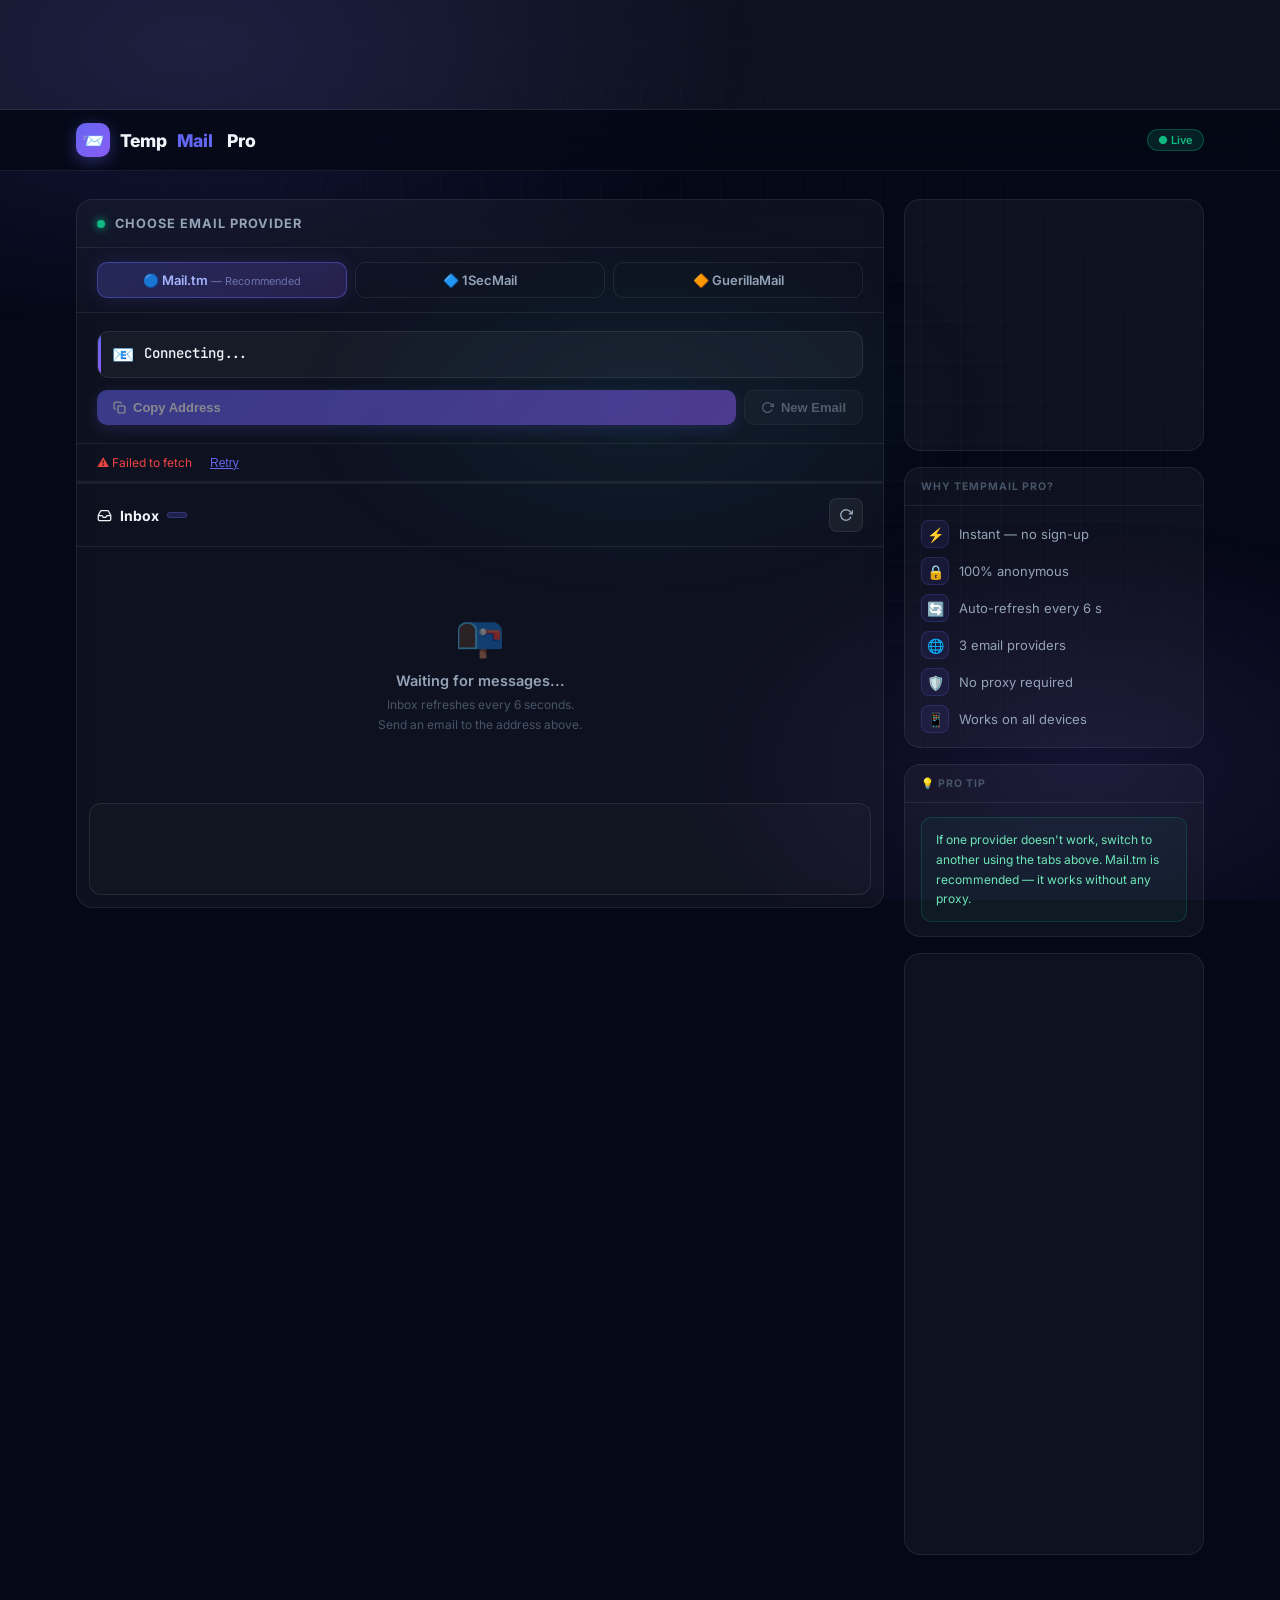
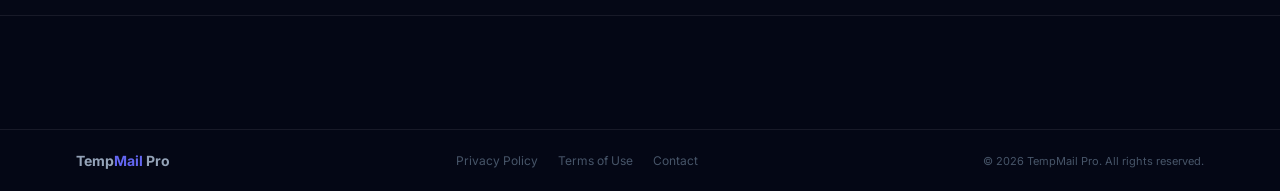
==== cloud_site/index.html @ 3f4ab50b "Add cloud_site static site for GitHub Pages" ====
<!DOCTYPE html>
<html lang="en" dir="ltr">
<head>
  <meta charset="UTF-8" />
  <meta name="viewport" content="width=device-width, initial-scale=1.0" />
  <title>TempMail Pro — Free Disposable Email Address | Inbox</title>
  <meta name="description" content="Get a free, instant disposable temporary email address. No signup required. Protect your privacy with TempMail Pro — auto-refreshing inbox every 6 seconds." />
  <meta name="keywords"    content="temp mail, temporary email, disposable email, fake email, anonymous email, spam free, privacy email, guerrilla mail" />
  <meta name="robots"      content="index, follow" />
  <link rel="canonical"    href="https://yourdomain.com/" />
  <meta property="og:title"       content="TempMail Pro — Free Disposable Temporary Email" />
  <meta property="og:description" content="Instant disposable email. No sign-up, no spam. Fresh inbox in seconds." />
  <meta property="og:type"        content="website" />
  <meta name="twitter:card"       content="summary_large_image" />
  <script type="application/ld+json">
  {"@context":"https://schema.org","@type":"WebApplication","name":"TempMail Pro",
   "description":"Free disposable temporary email service","url":"https://yourdomain.com/",
   "applicationCategory":"UtilityApplication","offers":{"@type":"Offer","price":"0","priceCurrency":"USD"}}
  </script>

  <!-- Google AdSense — replace YOUR_PUBLISHER_ID -->
  <script async src="https://pagead2.googlesyndication.com/pagead/js/adsbygoogle.js?client=ca-pub-YOUR_PUBLISHER_ID" crossorigin="anonymous"></script>

  <link rel="preconnect" href="https://fonts.googleapis.com" />
  <link rel="preconnect" href="https://fonts.gstatic.com" crossorigin />
  <link href="https://fonts.googleapis.com/css2?family=Inter:wght@300;400;500;600;700;800&family=JetBrains+Mono:wght@400;500&display=swap" rel="stylesheet" />

  <style>
    *, *::before, *::after { box-sizing: border-box; margin: 0; padding: 0; }

    :root {
      --bg:      #050816;
      --glass:   rgba(255,255,255,.04);
      --glass-h: rgba(255,255,255,.07);
      --border:  rgba(255,255,255,.08);
      --glow:    rgba(99,102,241,.45);
      --accent:  #6366f1;
      --acc2:    #8b5cf6;
      --cyan:    #06b6d4;
      --green:   #10b981;
      --red:     #ef4444;
      --t1:      #f1f5f9;
      --t2:      #94a3b8;
      --t3:      #475569;
      --r:       16px;
    }

    html { scroll-behavior: smooth; }
    body {
      font-family: 'Inter', sans-serif;
      background: var(--bg);
      color: var(--t1);
      min-height: 100vh;
      overflow-x: hidden;
    }

    body::before {
      content:''; position:fixed; inset:0; z-index:-2;
      background:
        radial-gradient(ellipse 80% 60% at 15% 5%,  rgba(99,102,241,.16) 0%, transparent 55%),
        radial-gradient(ellipse 60% 50% at 85% 85%, rgba(139,92,246,.12) 0%, transparent 55%),
        radial-gradient(ellipse 50% 40% at 50% 45%, rgba(6,182,212,.07)  0%, transparent 55%);
    }
    body::after {
      content:''; position:fixed; inset:0; z-index:-1;
      background-image:
        linear-gradient(rgba(255,255,255,.018) 1px, transparent 1px),
        linear-gradient(90deg, rgba(255,255,255,.018) 1px, transparent 1px);
      background-size: 40px 40px;
      mask-image: radial-gradient(ellipse 80% 80% at 50% 50%, black 30%, transparent 100%);
    }

    .wrap { max-width:1160px; margin:0 auto; padding:0 16px; }

    .ad-top {
      background: var(--glass);
      border-bottom: 1px solid var(--border);
      text-align:center; padding:8px 16px;
      font-size:11px; color:var(--t3);
    }

    header {
      position:sticky; top:0; z-index:100;
      background:rgba(5,8,22,.88);
      backdrop-filter:blur(20px);
      border-bottom:1px solid var(--border);
    }
    .nav {
      display:flex; align-items:center; justify-content:space-between;
      height:60px; max-width:1160px; margin:0 auto; padding:0 16px;
    }
    .logo {
      display:flex; align-items:center; gap:10px;
      font-weight:800; font-size:1.1rem;
      color:var(--t1); text-decoration:none;
    }
    .logo-icon {
      width:34px; height:34px;
      background:linear-gradient(135deg,var(--accent),var(--acc2));
      border-radius:10px;
      display:flex; align-items:center; justify-content:center;
      font-size:18px; box-shadow:0 4px 16px rgba(99,102,241,.4);
    }
    .logo span { color:var(--accent); }
    .live-badge {
      font-size:11px; font-weight:600;
      background:rgba(16,185,129,.15); color:var(--green);
      border:1px solid rgba(16,185,129,.3);
      padding:3px 10px; border-radius:20px;
    }

    .grid {
      display:grid; grid-template-columns:1fr 300px;
      gap:20px; padding:28px 0 60px;
    }
    @media(max-width:900px){
      .grid { grid-template-columns:1fr; }
      .sidebar { display:none; }
    }

    .card {
      background:var(--glass); border:1px solid var(--border);
      border-radius:var(--r); backdrop-filter:blur(12px); overflow:hidden;
    }
    .card-head {
      padding:16px 20px; border-bottom:1px solid var(--border);
      display:flex; align-items:center; gap:10px;
    }
    .card-head h2 { font-size:.8rem; font-weight:700; text-transform:uppercase; letter-spacing:1px; color:var(--t2); }
    .dot-pulse {
      width:8px; height:8px; border-radius:50%;
      background:var(--green); box-shadow:0 0 8px var(--green);
      animation:pulse 2s infinite; flex-shrink:0;
    }
    @keyframes pulse { 0%,100%{opacity:1} 50%{opacity:.35} }

    /* Provider tabs */
    .tabs { padding:14px 20px; display:flex; gap:8px; border-bottom:1px solid var(--border); }
    .tab {
      flex:1; padding:9px 12px; border-radius:10px;
      font-size:13px; font-weight:600;
      cursor:pointer; transition:all .2s; text-align:center;
      border:1px solid var(--border); background:transparent; color:var(--t2);
    }
    .tab:hover { background:var(--glass-h); color:var(--t1); }
    .tab.active {
      background:linear-gradient(135deg,rgba(99,102,241,.25),rgba(139,92,246,.2));
      border-color:var(--glow); color:#a5b4fc;
      box-shadow:0 0 20px rgba(99,102,241,.15);
    }

    /* Status banner */
    #connBanner {
      margin:10px 20px 0;
      padding:9px 14px; border-radius:10px;
      font-size:11.5px; display:none;
      align-items:center; gap:8px; line-height:1.5;
    }
    #connBanner.warn {
      display:flex;
      background:rgba(245,158,11,.08); border:1px solid rgba(245,158,11,.25); color:#fcd34d;
    }
    #connBanner.ok {
      display:flex;
      background:rgba(16,185,129,.06); border:1px solid rgba(16,185,129,.2); color:#6ee7b7;
    }
    #connBanner.err {
      display:flex;
      background:rgba(239,68,68,.08); border:1px solid rgba(239,68,68,.25); color:#fca5a5;
    }

    /* Email display */
    .email-box { padding:18px 20px; border-bottom:1px solid var(--border); }
    .addr-wrap {
      display:flex; align-items:center; gap:10px;
      background:rgba(255,255,255,.04); border:1px solid var(--border);
      border-radius:12px; padding:12px 14px; margin-bottom:12px;
      position:relative; overflow:hidden;
    }
    .addr-wrap::before {
      content:''; position:absolute; left:0; top:0; bottom:0; width:3px;
      background:linear-gradient(180deg,var(--accent),var(--acc2));
      border-radius:2px 0 0 2px;
    }
    .addr-icon { font-size:18px; flex-shrink:0; }
    #emailDisplay {
      flex:1; font-family:'JetBrains Mono',monospace;
      font-size:14px; font-weight:500; color:var(--t1);
      word-break:break-all; min-height:21px;
    }
    .actions { display:flex; gap:8px; }
    .btn {
      display:flex; align-items:center; gap:7px;
      padding:9px 16px; border-radius:10px;
      font-size:13px; font-weight:600;
      cursor:pointer; border:none; outline:none; transition:all .2s;
    }
    .btn-copy {
      background:linear-gradient(135deg,var(--accent),var(--acc2));
      color:#fff; flex:1; box-shadow:0 4px 14px rgba(99,102,241,.35);
    }
    .btn-copy:hover { transform:translateY(-1px); box-shadow:0 6px 20px rgba(99,102,241,.5); }
    .btn-copy:active { transform:scale(.97); }
    .btn-new {
      background:rgba(255,255,255,.05); border:1px solid var(--border); color:var(--t2);
    }
    .btn-new:hover { background:rgba(255,255,255,.09); color:var(--t1); }
    .btn:disabled { opacity:.5; cursor:not-allowed; pointer-events:none; }

    /* Status & progress */
    .status-bar {
      padding:8px 20px; border-bottom:1px solid var(--border);
      display:flex; align-items:center; gap:8px; min-height:38px;
    }
    .prog-track { height:2px; background:rgba(255,255,255,.05); }
    #prog {
      height:100%;
      background:linear-gradient(90deg,var(--accent),var(--acc2),var(--cyan));
      width:0%; transition:width .4s ease;
      border-radius:2px; box-shadow:0 0 8px var(--accent);
    }

    /* Inbox header */
    .inbox-head {
      padding:14px 20px; border-bottom:1px solid var(--border);
      display:flex; align-items:center; justify-content:space-between;
    }
    .inbox-title { display:flex; align-items:center; gap:8px; font-weight:700; font-size:14px; }
    #msgCount {
      font-size:11px; font-weight:600;
      background:rgba(99,102,241,.2); color:#a5b4fc;
      border:1px solid rgba(99,102,241,.3);
      padding:2px 9px; border-radius:20px;
    }
    #refreshBtn {
      width:34px; height:34px; border-radius:8px;
      background:rgba(255,255,255,.05); border:1px solid var(--border);
      color:var(--t2); cursor:pointer;
      display:flex; align-items:center; justify-content:center;
      transition:all .2s;
    }
    #refreshBtn:hover { background:rgba(255,255,255,.1); color:var(--t1); }

    /* Messages */
    #inbox { padding:12px; display:flex; flex-direction:column; gap:8px; min-height:120px; }

    .empty { text-align:center; padding:52px 20px; color:var(--t3); }
    .empty-icon  { font-size:40px; margin-bottom:12px; opacity:.45; }
    .empty-title { font-size:14.5px; font-weight:600; margin-bottom:6px; color:var(--t2); }
    .empty-sub   { font-size:12px; line-height:1.65; }

    .msg {
      padding:14px 16px; border-radius:12px;
      border:1px solid var(--border);
      background:rgba(255,255,255,.025);
      cursor:pointer; transition:all .2s;
      position:relative; overflow:hidden;
    }
    .msg:hover { background:var(--glass-h); border-color:rgba(99,102,241,.3); transform:translateX(2px); }
    .msg.unread { background:rgba(99,102,241,.07); border-color:rgba(99,102,241,.25); }
    .msg.unread::before {
      content:''; position:absolute; left:0; top:0; bottom:0; width:3px;
      background:linear-gradient(180deg,var(--accent),var(--acc2));
      border-radius:2px 0 0 2px;
    }
    .msg-r1   { display:flex; justify-content:space-between; align-items:center; gap:8px; margin-bottom:4px; }
    .msg-from { font-size:12.5px; font-weight:600; color:var(--t1); overflow:hidden; text-overflow:ellipsis; white-space:nowrap; max-width:200px; }
    .msg-date { font-size:11px; color:var(--t3); flex-shrink:0; }
    .msg-subj { font-size:13.5px; font-weight:500; color:var(--t1); overflow:hidden; text-overflow:ellipsis; white-space:nowrap; margin-bottom:3px; }
    .msg-exc  { font-size:12px; color:var(--t3); line-height:1.5; }
    .new-badge {
      display:inline-block; margin-top:6px;
      font-size:10px; font-weight:700;
      background:rgba(99,102,241,.25); color:#a5b4fc;
      border:1px solid rgba(99,102,241,.4);
      padding:2px 8px; border-radius:20px;
    }

    /* Ad mid */
    .ad-mid {
      margin:4px 12px 12px;
      border-radius:12px; border:1px solid var(--border);
      background:rgba(255,255,255,.02);
      text-align:center; padding:8px;
      min-height:92px; font-size:11px; color:var(--t3);
      display:flex; align-items:center; justify-content:center;
    }

    /* Modal */
    #msgModal {
      position:fixed; inset:0; z-index:999;
      background:rgba(5,8,22,.85);
      backdrop-filter:blur(14px);
      display:none; align-items:center; justify-content:center; padding:16px;
    }
    #msgModal.active { display:flex; animation:fadeIn .2s ease; }
    @keyframes fadeIn { from{opacity:0} to{opacity:1} }

    .modal-card {
      background:#0c1023;
      border:1px solid rgba(99,102,241,.3);
      border-radius:20px;
      box-shadow:0 30px 80px rgba(0,0,0,.8),0 0 40px rgba(99,102,241,.1);
      width:100%; max-width:660px; max-height:90vh;
      overflow:hidden; display:flex; flex-direction:column;
      animation:slideUp .25s ease;
    }
    @keyframes slideUp { from{transform:translateY(24px);opacity:0} to{transform:translateY(0);opacity:1} }

    .modal-head {
      padding:20px 24px 16px; border-bottom:1px solid var(--border);
      display:flex; align-items:flex-start; justify-content:space-between; gap:12px;
    }
    .modal-head h3 { font-size:15.5px; font-weight:700; color:var(--t1); line-height:1.3; }
    #modalClose {
      width:32px; height:32px; flex-shrink:0;
      background:rgba(255,255,255,.06); border:1px solid var(--border);
      border-radius:8px; color:var(--t2); cursor:pointer;
      display:flex; align-items:center; justify-content:center; transition:all .15s;
    }
    #modalClose:hover { background:rgba(239,68,68,.15); border-color:rgba(239,68,68,.4); color:var(--red); }
    .modal-meta {
      padding:11px 24px; border-bottom:1px solid var(--border);
      display:grid; grid-template-columns:auto 1fr;
      gap:4px 10px; font-size:12px;
    }
    .ml { color:var(--t3); font-weight:600; white-space:nowrap; }
    .mv { color:var(--t2); overflow-wrap:break-word; }
    #modalBody {
      flex:1; overflow-y:auto;
      padding:20px 24px; font-size:13.5px; line-height:1.7; color:var(--t2);
    }

    /* Sidebar */
    .sidebar { display:flex; flex-direction:column; gap:16px; }
    .s-card {
      background:var(--glass); border:1px solid var(--border);
      border-radius:var(--r); overflow:hidden;
    }
    .s-head {
      padding:12px 16px; border-bottom:1px solid var(--border);
      font-size:10.5px; font-weight:700;
      text-transform:uppercase; letter-spacing:1px; color:var(--t3);
    }
    .s-body { padding:14px 16px; }
    .feat-list { list-style:none; display:flex; flex-direction:column; gap:9px; }
    .feat-list li { display:flex; align-items:center; gap:10px; font-size:13px; color:var(--t2); }
    .fi {
      width:28px; height:28px; border-radius:8px;
      background:rgba(99,102,241,.1); border:1px solid rgba(99,102,241,.2);
      display:flex; align-items:center; justify-content:center; font-size:14px; flex-shrink:0;
    }
    .tip-box {
      background:rgba(16,185,129,.06); border:1px solid rgba(16,185,129,.2);
      border-radius:10px; padding:12px 14px; font-size:12px; color:#6ee7b7; line-height:1.65;
    }
    .s-ad {
      background:var(--glass); border:1px solid var(--border);
      border-radius:var(--r); overflow:hidden;
      min-height:252px; display:flex; align-items:center; justify-content:center;
      flex-direction:column; font-size:11px; color:var(--t3); text-align:center;
    }

    /* Footer */
    footer { border-top:1px solid var(--border); background:rgba(5,8,22,.9); }
    .footer-ad { border-bottom:1px solid var(--border); text-align:center; padding:10px 16px; font-size:11px; color:var(--t3); }
    .footer-inner {
      max-width:1160px; margin:0 auto; padding:22px 16px;
      display:flex; flex-wrap:wrap; align-items:center; justify-content:space-between; gap:12px;
    }
    .footer-brand { font-size:14px; font-weight:700; color:var(--t2); }
    .footer-brand span { color:var(--accent); }
    .footer-links { display:flex; gap:20px; }
    .footer-links a { font-size:12px; color:var(--t3); text-decoration:none; transition:color .15s; }
    .footer-links a:hover { color:var(--t1); }
    .footer-copy { font-size:11px; color:var(--t3); }

    .spin {
      display:inline-block; width:15px; height:15px;
      border:2px solid rgba(255,255,255,.1);
      border-top-color:var(--accent);
      border-radius:50%; animation:rot .7s linear infinite; flex-shrink:0;
    }
    @keyframes rot { to { transform:rotate(360deg); } }

    #toast {
      position:fixed; bottom:24px; left:50%;
      transform:translateX(-50%) translateY(80px);
      background:rgba(12,16,35,.96); backdrop-filter:blur(12px);
      border:1px solid var(--border); border-radius:40px;
      padding:10px 22px; font-size:13.5px; font-weight:500; color:var(--t1);
      box-shadow:0 8px 30px rgba(0,0,0,.5); z-index:9999; white-space:nowrap;
      transition:transform .3s cubic-bezier(.34,1.56,.64,1), opacity .3s; opacity:0;
    }
    #toast.show { transform:translateX(-50%) translateY(0); opacity:1; }
    #toast.ok  { border-color:rgba(16,185,129,.5); color:#6ee7b7; }
    #toast.err { border-color:rgba(239,68,68,.5);  color:#fca5a5; }

    ::-webkit-scrollbar { width:5px; }
    ::-webkit-scrollbar-track { background:transparent; }
    ::-webkit-scrollbar-thumb { background:rgba(255,255,255,.1); border-radius:10px; }
  </style>
</head>
<body>

<!-- TOP AD -->
<div class="ad-top">
  <ins class="adsbygoogle" style="display:inline-block;width:728px;height:90px"
       data-ad-client="ca-pub-YOUR_PUBLISHER_ID" data-ad-slot="1111111111"></ins>
  <script>(adsbygoogle = window.adsbygoogle || []).push({});</script>
</div>

<!-- HEADER -->
<header>
  <div class="nav">
    <a href="#" class="logo">
      <div class="logo-icon">📨</div>
      Temp<span>Mail</span>&nbsp;Pro
    </a>
    <span class="live-badge">● Live</span>
  </div>
</header>

<!-- MAIN -->
<div class="wrap">
  <div class="grid">

    <!-- LEFT -->
    <div>
      <div class="card">

        <!-- Provider tabs -->
        <div class="card-head">
          <div class="dot-pulse"></div>
          <h2>Choose Email Provider</h2>
        </div>
        <div class="tabs">
          <div id="tab-mailtm"   class="tab active"  onclick="switchProvider('mailtm')">
            🔵 Mail.tm <small style="opacity:.55;font-weight:400"> — Recommended</small>
          </div>
          <div id="tab-1sec"    class="tab"          onclick="switchProvider('1secmail')">
            🔷 1SecMail
          </div>
          <div id="tab-gm"      class="tab"          onclick="switchProvider('guerrilla')">
            🔶 GuerillaMail
          </div>
        </div>

        <!-- Connection banner -->
        <div id="connBanner"></div>

        <!-- Email display -->
        <div class="email-box">
          <div class="addr-wrap">
            <span class="addr-icon">📧</span>
            <span id="emailDisplay">Connecting...</span>
          </div>
          <div class="actions">
            <button id="btnCopy" class="btn btn-copy" onclick="copyEmail()">
              <svg width="13" height="13" fill="none" viewBox="0 0 24 24" stroke="currentColor" stroke-width="2.5">
                <rect x="9" y="9" width="13" height="13" rx="2"/>
                <path d="M5 15H4a2 2 0 01-2-2V4a2 2 0 012-2h9a2 2 0 012 2v1"/>
              </svg>
              Copy Address
            </button>
            <button id="btnNew" class="btn btn-new" onclick="refreshEmail()">
              <svg width="13" height="13" fill="none" viewBox="0 0 24 24" stroke="currentColor" stroke-width="2.5">
                <polyline points="23 4 23 10 17 10"/>
                <path d="M20.49 15a9 9 0 1 1-2.12-9.36L23 10"/>
              </svg>
              New Email
            </button>
          </div>
        </div>

        <!-- Status -->
        <div class="status-bar" id="status">
          <span class="spin"></span>
          <span style="font-size:12px;color:var(--t3)">Connecting...</span>
        </div>
        <div class="prog-track"><div id="prog"></div></div>

        <!-- Inbox header -->
        <div class="inbox-head">
          <div class="inbox-title">
            <svg width="15" height="15" fill="none" viewBox="0 0 24 24" stroke="currentColor" stroke-width="2">
              <path d="M22 12h-6l-2 3h-4l-2-3H2"/>
              <path d="M5.45 5.11L2 12v6a2 2 0 002 2h16a2 2 0 002-2v-6l-3.45-6.89A2 2 0 0016.76 4H7.24a2 2 0 00-1.79 1.11z"/>
            </svg>
            Inbox
            <span id="msgCount"></span>
          </div>
          <button id="refreshBtn" onclick="manualRefresh()" title="Refresh">
            <svg width="14" height="14" fill="none" viewBox="0 0 24 24" stroke="currentColor" stroke-width="2.5">
              <polyline points="23 4 23 10 17 10"/>
              <path d="M20.49 15a9 9 0 1 1-2.12-9.36L23 10"/>
            </svg>
          </button>
        </div>

        <!-- Messages list -->
        <div id="inbox">
          <div class="empty">
            <div class="empty-icon">📭</div>
            <div class="empty-title">Waiting for messages...</div>
            <div class="empty-sub">Inbox refreshes every 6 seconds.<br/>Send an email to the address above.</div>
          </div>
        </div>

        <!-- Mid ad -->
        <div class="ad-mid">
          <ins class="adsbygoogle" style="display:block" data-ad-format="fluid"
               data-ad-layout-key="-fb+5w+4e-db+86"
               data-ad-client="ca-pub-YOUR_PUBLISHER_ID" data-ad-slot="2222222222"></ins>
          <script>(adsbygoogle = window.adsbygoogle || []).push({});</script>
        </div>
      </div>
    </div>

    <!-- SIDEBAR -->
    <div class="sidebar">
      <div class="s-ad">
        <ins class="adsbygoogle" style="display:inline-block;width:300px;height:250px"
             data-ad-client="ca-pub-YOUR_PUBLISHER_ID" data-ad-slot="3333333333"></ins>
        <script>(adsbygoogle = window.adsbygoogle || []).push({});</script>
      </div>
      <div class="s-card">
        <div class="s-head">Why TempMail Pro?</div>
        <div class="s-body">
          <ul class="feat-list">
            <li><div class="fi">⚡</div> Instant — no sign-up</li>
            <li><div class="fi">🔒</div> 100% anonymous</li>
            <li><div class="fi">🔄</div> Auto-refresh every 6 s</li>
            <li><div class="fi">🌐</div> 3 email providers</li>
            <li><div class="fi">🛡️</div> No proxy required</li>
            <li><div class="fi">📱</div> Works on all devices</li>
          </ul>
        </div>
      </div>
      <div class="s-card">
        <div class="s-head">💡 Pro Tip</div>
        <div class="s-body">
          <div class="tip-box">
            If one provider doesn't work, switch to another using the tabs above.
            Mail.tm is recommended — it works without any proxy.
          </div>
        </div>
      </div>
      <div class="s-ad" style="min-height:600px">
        <ins class="adsbygoogle" style="display:inline-block;width:300px;height:600px"
             data-ad-client="ca-pub-YOUR_PUBLISHER_ID" data-ad-slot="4444444444"></ins>
        <script>(adsbygoogle = window.adsbygoogle || []).push({});</script>
      </div>
    </div>
  </div>
</div>

<!-- FOOTER -->
<footer>
  <div class="footer-ad">
    <ins class="adsbygoogle" style="display:inline-block;width:728px;height:90px"
         data-ad-client="ca-pub-YOUR_PUBLISHER_ID" data-ad-slot="5555555555"></ins>
    <script>(adsbygoogle = window.adsbygoogle || []).push({});</script>
  </div>
  <div class="footer-inner">
    <div class="footer-brand">Temp<span>Mail</span> Pro</div>
    <div class="footer-links">
      <a href="#">Privacy Policy</a>
      <a href="#">Terms of Use</a>
      <a href="#">Contact</a>
    </div>
    <div class="footer-copy">© 2026 TempMail Pro. All rights reserved.</div>
  </div>
</footer>

<!-- MODAL -->
<div id="msgModal" onclick="closeModal(event)">
  <div class="modal-card">
    <div class="modal-head">
      <h3 id="modalSubject">Loading...</h3>
      <button id="modalClose" onclick="document.getElementById('msgModal').classList.remove('active')" aria-label="Close">✕</button>
    </div>
    <div class="modal-meta">
      <span class="ml">From:</span> <span class="mv" id="modalFrom"></span>
      <span class="ml">Date:</span> <span class="mv" id="modalDate"></span>
    </div>
    <div id="modalBody"></div>
  </div>
</div>

<div id="toast"></div>

<!-- ═══════════════════════════════════════════════════════
     ENGINE  —  v3 (No-Proxy Architecture)
     ═══════════════════════════════════════════════════════
     Provider  │ Method       │ Why it works
     ──────────┼──────────────┼────────────────────────────
     Mail.tm   │ Direct fetch │ REST API with CORS:*
     1SecMail  │ JSONP first  │ Bypasses CORS via <script>
               │ + Proxy chain│ Fallback if JSONP blocked
     GuerillaMail│ Direct fetch│ API has CORS:*
════════════════════════════════════════════════════════ -->
<script>
'use strict';

// ─── CORS PROXY CHAIN (used only as fallback for 1SecMail) ───
const PROXIES = [
  { n:'direct',    fn: u => u,                                                      wrap:false },
  { n:'corsproxy', fn: u => `https://corsproxy.io/?${encodeURIComponent(u)}`,       wrap:false },
  { n:'ao-raw',    fn: u => `https://api.allorigins.win/raw?url=${encodeURIComponent(u)}`, wrap:false },
  { n:'ao-get',    fn: u => `https://api.allorigins.win/get?url=${encodeURIComponent(u)}`, wrap:true  },
  { n:'codetabs',  fn: u => `https://api.codetabs.com/v1/proxy?quest=${encodeURIComponent(u)}`, wrap:false },
];
let proxyIdx = Math.min(parseInt(localStorage.getItem('gm_proxy') || '0'), PROXIES.length - 1);

// Generic fetch with proxy fallback (used for 1SecMail & GuerillaMail)
async function smartFetch(url, opts = {}) {
  for (let i = 0; i < PROXIES.length; i++) {
    const idx  = (proxyIdx + i) % PROXIES.length;
    const p    = PROXIES[idx];
    const dest = p.fn(url);
    try {
      const ctrl = new AbortController();
      const tid  = setTimeout(() => ctrl.abort(), 20000); // 20s timeout
      const res  = await fetch(dest, { ...opts, signal: ctrl.signal });
      clearTimeout(tid);
      if (!res.ok) throw new Error(`HTTP ${res.status}`);
      const text = await res.text();
      const data = p.wrap
        ? JSON.parse(JSON.parse(text).contents)   // allorigins /get wrapper
        : JSON.parse(text);
      if (idx !== proxyIdx) { proxyIdx = idx; localStorage.setItem('gm_proxy', String(idx)); }
      return data;
    } catch (e) {
      console.warn(`[proxy:${p.n}] ${e.message}`);
    }
  }
  throw new Error('All connection attempts failed.');
}

// JSONP fetch — bypasses CORS entirely (no server involved)
function jsonpFetch(url, timeoutMs = 20000) {
  return new Promise((resolve, reject) => {
    const cb   = '__jcb_' + Date.now() + '_' + Math.random().toString(36).slice(2, 7);
    const scr  = document.createElement('script');
    let   done = false;

    const cleanup = () => {
      if (window[cb])       delete window[cb];
      if (scr.parentNode)   scr.parentNode.removeChild(scr);
    };

    const timer = setTimeout(() => {
      if (done) return;
      done = true; cleanup();
      reject(new Error('JSONP timeout'));
    }, timeoutMs);

    window[cb] = (data) => {
      if (done) return;
      done = true; clearTimeout(timer); cleanup();
      resolve(data);
    };

    scr.onerror = () => {
      if (done) return;
      done = true; clearTimeout(timer); cleanup();
      reject(new Error('JSONP script error'));
    };

    scr.src = url + (url.includes('?') ? '&' : '?') + 'callback=' + cb;
    document.head.appendChild(scr);
  });
}

// ─── STATE ───────────────────────────────────────────────────
let provider = localStorage.getItem('gm_provider') || 'mailtm';
let email    = localStorage.getItem('gm_email')    || '';

// Mail.tm state
let mtToken  = localStorage.getItem('mt_token')  || '';
let mtId     = localStorage.getItem('mt_id')     || '';
let mtPass   = localStorage.getItem('mt_pass')   || '';
let mtDomain = localStorage.getItem('mt_domain') || '';

// 1SecMail state
let sec1Login  = localStorage.getItem('sec1_login')  || '';
let sec1Domain = localStorage.getItem('sec1_domain') || '1secmail.com';
const DOMAINS_1SEC = ['1secmail.com','1secmail.org','1secmail.net','wwjmp.com','esiix.com','xojxe.com','yoggm.com'];

// GuerillaMail state
let gmSid = localStorage.getItem('gm_sid') || '';

let seenIds   = new Set(JSON.parse(localStorage.getItem('gm_seen') || '[]'));
let pollTimer = null;

// ═══════════════════════════════════════════════════════════
//  PROVIDER: Mail.tm  (Direct REST — CORS:* — no proxy)
// ═══════════════════════════════════════════════════════════
const MT = 'https://api.mail.tm';

async function mtFetch(path, opts = {}) {
  const headers = {
    'Content-Type': 'application/json',
    'Accept':       'application/json',
    ...(mtToken ? { 'Authorization': 'Bearer ' + mtToken } : {}),
    ...(opts.headers || {}),
  };
  const ctrl = new AbortController();
  const tid  = setTimeout(() => ctrl.abort(), 20000);
  const res  = await fetch(MT + path, { ...opts, headers, signal: ctrl.signal });
  clearTimeout(tid);
  if (!res.ok) {
    const txt = await res.text().catch(() => '');
    throw new Error(`mail.tm ${path} → HTTP ${res.status}: ${txt.slice(0, 120)}`);
  }
  return res.json().catch(() => ({}));
}

async function create_mailtm() {
  // 1. Get available domains
  const domsRaw = await mtFetch('/domains');
  const doms    = Array.isArray(domsRaw) ? domsRaw : (domsRaw['hydra:member'] || []);
  if (!doms.length) throw new Error('mail.tm: no domains available');
  mtDomain = doms[0].domain;

  // 2. Generate random credentials
  const rnd = () => Math.random().toString(36).slice(2, 10);
  const addr = rnd() + rnd() + '@' + mtDomain;
  const pass = 'Tmp_' + rnd() + rnd();

  // 3. Create account
  await mtFetch('/accounts', {
    method: 'POST',
    body:   JSON.stringify({ address: addr, password: pass }),
  });

  // 4. Get token
  const tok = await mtFetch('/token', {
    method: 'POST',
    body:   JSON.stringify({ address: addr, password: pass }),
  });

  mtToken = tok.token  || '';
  mtId    = tok.id     || '';
  mtPass  = pass;
  email   = addr;

  localStorage.setItem('mt_token',  mtToken);
  localStorage.setItem('mt_id',     mtId);
  localStorage.setItem('mt_pass',   mtPass);
  localStorage.setItem('mt_domain', mtDomain);
  localStorage.setItem('gm_email',  email);
}

async function list_mailtm() {
  const raw  = await mtFetch('/messages');
  const msgs = Array.isArray(raw) ? raw : (raw['hydra:member'] || []);
  return msgs.map(m => ({
    id:      m.id,
    from:    (m.from && m.from.address) ? m.from.address : (m.from || ''),
    subject: m.subject || '(no subject)',
    date:    m.createdAt ? m.createdAt.replace('T', ' ').slice(0, 16) : '',
    excerpt: m.intro    || '',
    read:    m.seen     || false,
  }));
}

async function read_mailtm(id) {
  const m = await mtFetch('/messages/' + id);
  const fromAddr = (m.from && m.from.address) ? m.from.address : (m.from || '');
  const body     = m.html ? m.html.join('') : (m.text || '');
  return {
    subject: m.subject || '(no subject)',
    from:    fromAddr,
    date:    m.createdAt ? m.createdAt.replace('T', ' ').slice(0, 19) : '',
    body,
    isHtml:  !!m.html,
  };
}

// ═══════════════════════════════════════════════════════════
//  PROVIDER: 1SecMail  (JSONP primary → proxy fallback)
// ═══════════════════════════════════════════════════════════
const SEC1 = 'https://www.1secmail.com/api/v1/';

async function fetchSec1(params) {
  const qs  = new URLSearchParams(params).toString();
  const url = SEC1 + '?' + qs;

  // Try JSONP first (bypasses CORS restrictions completely)
  try {
    return await jsonpFetch(url);
  } catch (e) {
    console.warn('[1secmail] JSONP failed, trying proxy chain:', e.message);
  }

  // Fallback: proxy chain
  return await smartFetch(url);
}

async function create_1sec() {
  const data = await fetchSec1({ action: 'genRandomMailbox', count: 1 });
  const arr  = Array.isArray(data) ? data : [data];
  const full = String(arr[0]);
  const [l]  = full.split('@');
  sec1Login  = l;
  email      = `${sec1Login}@${sec1Domain}`;
  localStorage.setItem('sec1_login',  sec1Login);
  localStorage.setItem('sec1_domain', sec1Domain);
  localStorage.setItem('gm_email',    email);
}

async function list_1sec() {
  const data = await fetchSec1({ action: 'getMessages', login: sec1Login, domain: sec1Domain });
  return (Array.isArray(data) ? data : []).map(m => ({
    id: m.id, from: m.from, subject: m.subject,
    date: m.date, excerpt: m.subject || '', read: false,
  }));
}

async function read_1sec(id) {
  const d = await fetchSec1({ action: 'readMessage', login: sec1Login, domain: sec1Domain, id });
  return {
    subject: d.subject, from: d.from, date: d.date,
    body: d.htmlBody || d.textBody || '', isHtml: !!d.htmlBody,
  };
}

// ═══════════════════════════════════════════════════════════
//  PROVIDER: GuerillaMail  (Direct fetch — CORS:*)
// ═══════════════════════════════════════════════════════════
const GM = 'https://api.guerrillamail.com/ajax.php';

async function gmFetch(params) {
  const qs  = new URLSearchParams(params).toString();
  const url = GM + '?' + qs;
  try {
    const ctrl = new AbortController();
    const tid  = setTimeout(() => ctrl.abort(), 20000);
    const res  = await fetch(url, { signal: ctrl.signal });
    clearTimeout(tid);
    if (!res.ok) throw new Error('HTTP ' + res.status);
    const raw = await res.json();
    return raw._oma_data || raw;
  } catch (e) {
    // Proxy fallback
    console.warn('[guerrilla] direct failed, trying proxy:', e.message);
    return await smartFetch(url);
  }
}

async function create_gm() {
  const d = await gmFetch({ f: 'get_email_address' });
  gmSid = d.sid_token  || '';
  email = d.email_addr || '';
  if (!gmSid || !email) throw new Error('GuerillaMail: empty response');
  localStorage.setItem('gm_sid',   gmSid);
  localStorage.setItem('gm_email', email);
}

async function list_gm() {
  if (!gmSid) return [];
  const d = await gmFetch({ f: 'get_email_list', offset: 0, sid_token: gmSid });
  return (d.list || [])
    .filter(m => String(m.mail_id) !== '1')
    .map(m => ({
      id: m.mail_id, from: m.mail_from, subject: m.mail_subject,
      date: m.mail_date, excerpt: m.mail_excerpt || '', read: m.mail_read == 1,
    }));
}

async function read_gm(id) {
  const d    = await gmFetch({ f: 'fetch_email', email_id: id, sid_token: gmSid });
  const body = d.mail_body || d.mail_excerpt || '';
  return {
    subject: d.mail_subject, from: d.mail_from, date: d.mail_date,
    body, isHtml: d.content_type === 'html' || body.trim().startsWith('<'),
  };
}

// ═══════════════════════════════════════════════════════════
//  UNIFIED DISPATCH
// ═══════════════════════════════════════════════════════════
function createEmail() {
  if (provider === 'mailtm')   return create_mailtm();
  if (provider === '1secmail') return create_1sec();
  return create_gm();
}
function listMessages() {
  if (provider === 'mailtm')   return list_mailtm();
  if (provider === '1secmail') return list_1sec();
  return list_gm();
}
function readMessage(id) {
  if (provider === 'mailtm')   return read_mailtm(id);
  if (provider === '1secmail') return read_1sec(id);
  return read_gm(id);
}

// ═══════════════════════════════════════════════════════════
//  INIT
// ═══════════════════════════════════════════════════════════
async function init() {
  setStatus('loading', 'Connecting...');
  disableButtons(true);
  clearInterval(pollTimer);
  updateProviderUI();
  hideBanner();

  try {
    const hasSession = (() => {
      if (provider === 'mailtm')   return !!(email && mtToken);
      if (provider === '1secmail') return !!(email && sec1Login);
      return !!(email && gmSid);
    })();

    if (hasSession) {
      setEmailDisplay(email);
      setStatus('active', readyMsg());
    } else {
      await createEmail();
      setEmailDisplay(email);
      setStatus('active', readyMsg());
    }
    await checkInbox();
  } catch (err) {
    console.error('[TMP] init:', err);
    setStatus('error', err.message);
    setBanner('err', '⚠️ Connection error. Try switching to a different provider using the tabs above.');
    return;
  }

  disableButtons(false);
  pollTimer = setInterval(checkInbox, 6000);
}

function readyMsg() {
  const names = { mailtm: 'Mail.tm', '1secmail': '1SecMail', guerrilla: 'GuerillaMail' };
  return `✓ Ready — ${names[provider]} — auto-refresh every 6 s`;
}

// ═══════════════════════════════════════════════════════════
//  INBOX POLL
// ═══════════════════════════════════════════════════════════
async function checkInbox() {
  if (!email) return;
  try {
    progress(35);
    const msgs = await listMessages();
    renderInbox(msgs);
    progress(100);
    setTimeout(() => progress(0), 350);
  } catch (e) {
    console.warn('[TMP] checkInbox:', e.message);
    progress(0);
  }
}

async function manualRefresh() {
  const btn = document.getElementById('refreshBtn');
  btn.style.transform  = 'rotate(360deg)';
  btn.style.transition = 'transform .5s ease';
  setTimeout(() => { btn.style.transform = ''; btn.style.transition = ''; }, 520);
  await checkInbox();
  showToast('✅ Inbox refreshed', 'ok');
}

// ═══════════════════════════════════════════════════════════
//  RENDER INBOX
// ═══════════════════════════════════════════════════════════
function renderInbox(messages) {
  const box   = document.getElementById('inbox');
  const count = document.getElementById('msgCount');

  if (!messages || !messages.length) {
    box.innerHTML = `
      <div class="empty">
        <div class="empty-icon">📭</div>
        <div class="empty-title">Waiting for messages...</div>
        <div class="empty-sub">Inbox refreshes every 6 seconds.<br/>Send an email to the address above.</div>
      </div>`;
    count.textContent = '';
    return;
  }

  count.textContent = `${messages.length} message${messages.length !== 1 ? 's' : ''}`;
  box.innerHTML = '';

  messages.forEach(msg => {
    const unread = !seenIds.has(String(msg.id)) && !msg.read;
    const div    = document.createElement('div');
    div.className = `msg${unread ? ' unread' : ''}`;
    const exc   = String(msg.excerpt || '').slice(0, 90);

    div.innerHTML = `
      <div class="msg-r1">
        <span class="msg-from">${esc(msg.from || '(unknown)')}</span>
        <span class="msg-date">${esc(msg.date || '')}</span>
      </div>
      <div class="msg-subj">${esc(msg.subject || '(no subject)')}</div>
      ${exc ? `<div class="msg-exc">${esc(exc)}${exc.length >= 90 ? '…' : ''}</div>` : ''}
      ${unread ? '<span class="new-badge">● New</span>' : ''}
    `;

    div.addEventListener('click', () => openMessage(msg.id, div));
    box.appendChild(div);
  });
}

// ═══════════════════════════════════════════════════════════
//  OPEN MESSAGE
// ═══════════════════════════════════════════════════════════
async function openMessage(id, el) {
  document.getElementById('modalSubject').textContent = '⏳ Loading...';
  document.getElementById('modalBody').innerHTML =
    '<div style="display:flex;justify-content:center;padding:32px"><span class="spin"></span></div>';
  document.getElementById('modalFrom').textContent = '';
  document.getElementById('modalDate').textContent = '';
  document.getElementById('msgModal').classList.add('active');

  try {
    const msg = await readMessage(id);
    document.getElementById('modalSubject').textContent = msg.subject || '(no subject)';
    document.getElementById('modalFrom').textContent    = msg.from    || '';
    document.getElementById('modalDate').textContent    = msg.date    || '';

    const bodyDiv = document.getElementById('modalBody');
    if (msg.isHtml) {
      const content = Array.isArray(msg.body) ? msg.body.join('') : msg.body;
      const blob    = new Blob([content], { type: 'text/html' });
      const burl    = URL.createObjectURL(blob);
      bodyDiv.innerHTML = `<iframe src="${burl}"
        style="width:100%;height:360px;border:none;border-radius:10px;background:#fff"
        sandbox="allow-same-origin"></iframe>`;
    } else {
      bodyDiv.innerHTML = `<pre style="white-space:pre-wrap;word-break:break-word;
        font-size:13px;line-height:1.7;color:var(--t2)">${esc(String(msg.body))}</pre>`;
    }

    seenIds.add(String(id));
    localStorage.setItem('gm_seen', JSON.stringify([...seenIds]));
    if (el) { el.classList.remove('unread'); el.querySelector('.new-badge')?.remove(); }

  } catch (e) {
    document.getElementById('modalBody').innerHTML =
      `<p style="color:var(--red);font-size:13px">Failed to load: ${esc(e.message)}</p>`;
  }
}

function closeModal(e) {
  if (e.target.id === 'msgModal')
    document.getElementById('msgModal').classList.remove('active');
}
document.addEventListener('keydown', e => {
  if (e.key === 'Escape') document.getElementById('msgModal').classList.remove('active');
});

// ═══════════════════════════════════════════════════════════
//  PROVIDER SWITCH
// ═══════════════════════════════════════════════════════════
function switchProvider(p) {
  if (p === provider) return;
  const names = { mailtm: 'Mail.tm', '1secmail': '1SecMail', guerrilla: 'GuerillaMail' };
  if (!confirm(`Switch to ${names[p]}? A new email address will be generated.`)) return;
  provider = p;
  localStorage.setItem('gm_provider', p);
  clearSession();
  init();
}

function updateProviderUI() {
  ['mailtm','1sec','gm'].forEach(k => {
    const pkey = k === '1sec' ? '1secmail' : k === 'gm' ? 'guerrilla' : k;
    document.getElementById('tab-' + k).className = `tab${provider === pkey ? ' active' : ''}`;
  });
}

// ═══════════════════════════════════════════════════════════
//  COPY EMAIL
// ═══════════════════════════════════════════════════════════
function copyEmail() {
  const val = document.getElementById('emailDisplay').textContent.trim();
  if (!val || val === 'Connecting...') return;
  const done = () => showToast('✅ Email address copied!', 'ok');
  if (navigator.clipboard?.writeText) {
    navigator.clipboard.writeText(val).then(done).catch(() => legacyCopy(val, done));
  } else {
    legacyCopy(val, done);
  }
}
function legacyCopy(val, cb) {
  const ta = document.createElement('textarea');
  ta.value = val; ta.style.cssText = 'position:fixed;top:-9999px';
  document.body.appendChild(ta); ta.select();
  document.execCommand('copy'); ta.remove(); cb();
}

// ═══════════════════════════════════════════════════════════
//  CLEAR SESSION
// ═══════════════════════════════════════════════════════════
function clearSession() {
  email = mtToken = mtId = mtPass = sec1Login = gmSid = '';
  seenIds.clear();
  ['gm_email','mt_token','mt_id','mt_pass','mt_domain',
   'sec1_login','sec1_domain','gm_sid','gm_seen'].forEach(k => localStorage.removeItem(k));
  document.getElementById('inbox').innerHTML = `
    <div class="empty">
      <div class="empty-icon">📭</div>
      <div class="empty-title">Waiting for messages...</div>
      <div class="empty-sub">Inbox refreshes every 6 seconds.</div>
    </div>`;
  document.getElementById('msgCount').textContent = '';
  setEmailDisplay('Connecting...');
}

async function refreshEmail() {
  if (!confirm('Generate a new email address? All current messages will be lost.')) return;
  clearInterval(pollTimer);
  clearSession();
  await init();
}

// ═══════════════════════════════════════════════════════════
//  HELPERS
// ═══════════════════════════════════════════════════════════
function setEmailDisplay(v) { document.getElementById('emailDisplay').textContent = v; }
function disableButtons(d) {
  ['btnCopy','btnNew'].forEach(id => { document.getElementById(id).disabled = d; });
}
function setStatus(type, msg) {
  const el = document.getElementById('status');
  if (type === 'loading')
    el.innerHTML = `<span class="spin"></span><span style="font-size:12px;color:var(--t3)">${msg}</span>`;
  else if (type === 'active')
    el.innerHTML = `<span style="width:8px;height:8px;background:var(--green);border-radius:50%;box-shadow:0 0 8px var(--green);display:inline-block;flex-shrink:0"></span>
                    <span style="font-size:12px;color:var(--green)">${msg}</span>`;
  else if (type === 'error')
    el.innerHTML = `<span style="font-size:12px;color:var(--red)">⚠️ ${msg.slice(0, 80)}</span>
                    <button onclick="init()" style="margin-left:10px;font-size:12px;background:none;border:none;color:var(--accent);cursor:pointer;text-decoration:underline">Retry</button>`;
}
function setBanner(type, msg) {
  const el = document.getElementById('connBanner');
  el.className = type; el.textContent = msg;
}
function hideBanner() {
  const el = document.getElementById('connBanner');
  el.className = ''; el.style.display = 'none';
}
function progress(p) { document.getElementById('prog').style.width = p + '%'; }

let _tt = null;
function showToast(msg, type = 'inf') {
  const t = document.getElementById('toast');
  t.textContent = msg; t.className = `show ${type}`;
  clearTimeout(_tt); _tt = setTimeout(() => { t.className = type; }, 2500);
}
function esc(s) {
  return String(s)
    .replace(/&/g,'&amp;').replace(/</g,'&lt;')
    .replace(/>/g,'&gt;').replace(/"/g,'&quot;');
}

// ─── BOOT ────────────────────────────────────────────────
init();
</script>
</body>
</html>
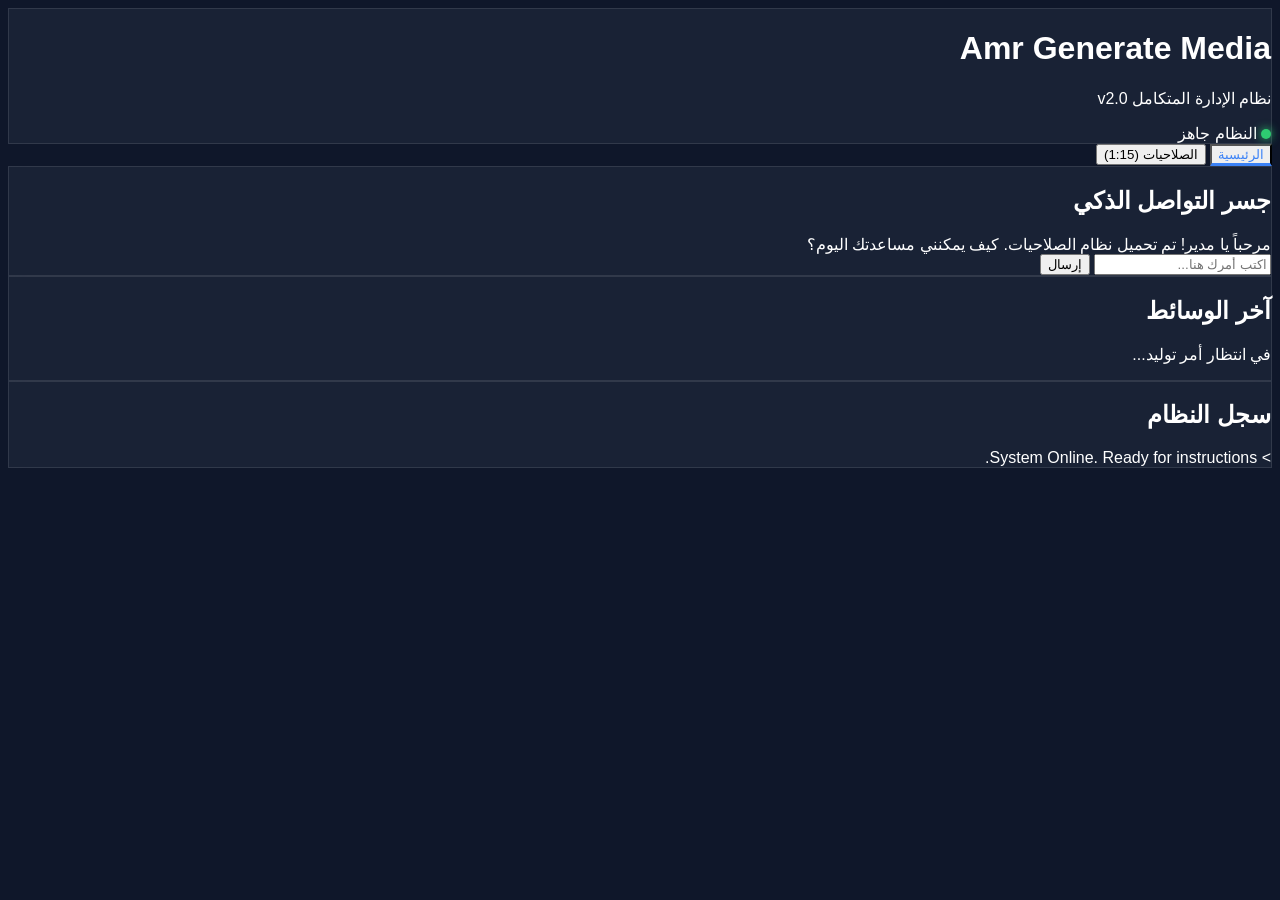
==== commit 18e965c3: "Update cloud_site with full dashboard and chat pages" ====
--- a/cloud_site/index.html
+++ b/cloud_site/index.html
@@ -1,1168 +1,236 @@
 <!DOCTYPE html>
-<html lang="en" dir="ltr">
+<html lang="ar" dir="rtl">
 <head>
-  <meta charset="UTF-8" />
-  <meta name="viewport" content="width=device-width, initial-scale=1.0" />
-  <title>TempMail Pro — Free Disposable Email Address | Inbox</title>
-  <meta name="description" content="Get a free, instant disposable temporary email address. No signup required. Protect your privacy with TempMail Pro — auto-refreshing inbox every 6 seconds." />
-  <meta name="keywords"    content="temp mail, temporary email, disposable email, fake email, anonymous email, spam free, privacy email, guerrilla mail" />
-  <meta name="robots"      content="index, follow" />
-  <link rel="canonical"    href="https://yourdomain.com/" />
-  <meta property="og:title"       content="TempMail Pro — Free Disposable Temporary Email" />
-  <meta property="og:description" content="Instant disposable email. No sign-up, no spam. Fresh inbox in seconds." />
-  <meta property="og:type"        content="website" />
-  <meta name="twitter:card"       content="summary_large_image" />
-  <script type="application/ld+json">
-  {"@context":"https://schema.org","@type":"WebApplication","name":"TempMail Pro",
-   "description":"Free disposable temporary email service","url":"https://yourdomain.com/",
-   "applicationCategory":"UtilityApplication","offers":{"@type":"Offer","price":"0","priceCurrency":"USD"}}
-  </script>
-
-  <!-- Google AdSense — replace YOUR_PUBLISHER_ID -->
-  <script async src="https://pagead2.googlesyndication.com/pagead/js/adsbygoogle.js?client=ca-pub-YOUR_PUBLISHER_ID" crossorigin="anonymous"></script>
-
-  <link rel="preconnect" href="https://fonts.googleapis.com" />
-  <link rel="preconnect" href="https://fonts.gstatic.com" crossorigin />
-  <link href="https://fonts.googleapis.com/css2?family=Inter:wght@300;400;500;600;700;800&family=JetBrains+Mono:wght@400;500&display=swap" rel="stylesheet" />
-
-  <style>
-    *, *::before, *::after { box-sizing: border-box; margin: 0; padding: 0; }
-
-    :root {
-      --bg:      #050816;
-      --glass:   rgba(255,255,255,.04);
-      --glass-h: rgba(255,255,255,.07);
-      --border:  rgba(255,255,255,.08);
-      --glow:    rgba(99,102,241,.45);
-      --accent:  #6366f1;
-      --acc2:    #8b5cf6;
-      --cyan:    #06b6d4;
-      --green:   #10b981;
-      --red:     #ef4444;
-      --t1:      #f1f5f9;
-      --t2:      #94a3b8;
-      --t3:      #475569;
-      --r:       16px;
-    }
-
-    html { scroll-behavior: smooth; }
-    body {
-      font-family: 'Inter', sans-serif;
-      background: var(--bg);
-      color: var(--t1);
-      min-height: 100vh;
-      overflow-x: hidden;
-    }
-
-    body::before {
-      content:''; position:fixed; inset:0; z-index:-2;
-      background:
-        radial-gradient(ellipse 80% 60% at 15% 5%,  rgba(99,102,241,.16) 0%, transparent 55%),
-        radial-gradient(ellipse 60% 50% at 85% 85%, rgba(139,92,246,.12) 0%, transparent 55%),
-        radial-gradient(ellipse 50% 40% at 50% 45%, rgba(6,182,212,.07)  0%, transparent 55%);
-    }
-    body::after {
-      content:''; position:fixed; inset:0; z-index:-1;
-      background-image:
-        linear-gradient(rgba(255,255,255,.018) 1px, transparent 1px),
-        linear-gradient(90deg, rgba(255,255,255,.018) 1px, transparent 1px);
-      background-size: 40px 40px;
-      mask-image: radial-gradient(ellipse 80% 80% at 50% 50%, black 30%, transparent 100%);
-    }
-
-    .wrap { max-width:1160px; margin:0 auto; padding:0 16px; }
-
-    .ad-top {
-      background: var(--glass);
-      border-bottom: 1px solid var(--border);
-      text-align:center; padding:8px 16px;
-      font-size:11px; color:var(--t3);
-    }
-
-    header {
-      position:sticky; top:0; z-index:100;
-      background:rgba(5,8,22,.88);
-      backdrop-filter:blur(20px);
-      border-bottom:1px solid var(--border);
-    }
-    .nav {
-      display:flex; align-items:center; justify-content:space-between;
-      height:60px; max-width:1160px; margin:0 auto; padding:0 16px;
-    }
-    .logo {
-      display:flex; align-items:center; gap:10px;
-      font-weight:800; font-size:1.1rem;
-      color:var(--t1); text-decoration:none;
-    }
-    .logo-icon {
-      width:34px; height:34px;
-      background:linear-gradient(135deg,var(--accent),var(--acc2));
-      border-radius:10px;
-      display:flex; align-items:center; justify-content:center;
-      font-size:18px; box-shadow:0 4px 16px rgba(99,102,241,.4);
-    }
-    .logo span { color:var(--accent); }
-    .live-badge {
-      font-size:11px; font-weight:600;
-      background:rgba(16,185,129,.15); color:var(--green);
-      border:1px solid rgba(16,185,129,.3);
-      padding:3px 10px; border-radius:20px;
-    }
-
-    .grid {
-      display:grid; grid-template-columns:1fr 300px;
-      gap:20px; padding:28px 0 60px;
-    }
-    @media(max-width:900px){
-      .grid { grid-template-columns:1fr; }
-      .sidebar { display:none; }
-    }
-
-    .card {
-      background:var(--glass); border:1px solid var(--border);
-      border-radius:var(--r); backdrop-filter:blur(12px); overflow:hidden;
-    }
-    .card-head {
-      padding:16px 20px; border-bottom:1px solid var(--border);
-      display:flex; align-items:center; gap:10px;
-    }
-    .card-head h2 { font-size:.8rem; font-weight:700; text-transform:uppercase; letter-spacing:1px; color:var(--t2); }
-    .dot-pulse {
-      width:8px; height:8px; border-radius:50%;
-      background:var(--green); box-shadow:0 0 8px var(--green);
-      animation:pulse 2s infinite; flex-shrink:0;
-    }
-    @keyframes pulse { 0%,100%{opacity:1} 50%{opacity:.35} }
-
-    /* Provider tabs */
-    .tabs { padding:14px 20px; display:flex; gap:8px; border-bottom:1px solid var(--border); }
-    .tab {
-      flex:1; padding:9px 12px; border-radius:10px;
-      font-size:13px; font-weight:600;
-      cursor:pointer; transition:all .2s; text-align:center;
-      border:1px solid var(--border); background:transparent; color:var(--t2);
-    }
-    .tab:hover { background:var(--glass-h); color:var(--t1); }
-    .tab.active {
-      background:linear-gradient(135deg,rgba(99,102,241,.25),rgba(139,92,246,.2));
-      border-color:var(--glow); color:#a5b4fc;
-      box-shadow:0 0 20px rgba(99,102,241,.15);
-    }
-
-    /* Status banner */
-    #connBanner {
-      margin:10px 20px 0;
-      padding:9px 14px; border-radius:10px;
-      font-size:11.5px; display:none;
-      align-items:center; gap:8px; line-height:1.5;
-    }
-    #connBanner.warn {
-      display:flex;
-      background:rgba(245,158,11,.08); border:1px solid rgba(245,158,11,.25); color:#fcd34d;
-    }
-    #connBanner.ok {
-      display:flex;
-      background:rgba(16,185,129,.06); border:1px solid rgba(16,185,129,.2); color:#6ee7b7;
-    }
-    #connBanner.err {
-      display:flex;
-      background:rgba(239,68,68,.08); border:1px solid rgba(239,68,68,.25); color:#fca5a5;
-    }
-
-    /* Email display */
-    .email-box { padding:18px 20px; border-bottom:1px solid var(--border); }
-    .addr-wrap {
-      display:flex; align-items:center; gap:10px;
-      background:rgba(255,255,255,.04); border:1px solid var(--border);
-      border-radius:12px; padding:12px 14px; margin-bottom:12px;
-      position:relative; overflow:hidden;
-    }
-    .addr-wrap::before {
-      content:''; position:absolute; left:0; top:0; bottom:0; width:3px;
-      background:linear-gradient(180deg,var(--accent),var(--acc2));
-      border-radius:2px 0 0 2px;
-    }
-    .addr-icon { font-size:18px; flex-shrink:0; }
-    #emailDisplay {
-      flex:1; font-family:'JetBrains Mono',monospace;
-      font-size:14px; font-weight:500; color:var(--t1);
-      word-break:break-all; min-height:21px;
-    }
-    .actions { display:flex; gap:8px; }
-    .btn {
-      display:flex; align-items:center; gap:7px;
-      padding:9px 16px; border-radius:10px;
-      font-size:13px; font-weight:600;
-      cursor:pointer; border:none; outline:none; transition:all .2s;
-    }
-    .btn-copy {
-      background:linear-gradient(135deg,var(--accent),var(--acc2));
-      color:#fff; flex:1; box-shadow:0 4px 14px rgba(99,102,241,.35);
-    }
-    .btn-copy:hover { transform:translateY(-1px); box-shadow:0 6px 20px rgba(99,102,241,.5); }
-    .btn-copy:active { transform:scale(.97); }
-    .btn-new {
-      background:rgba(255,255,255,.05); border:1px solid var(--border); color:var(--t2);
-    }
-    .btn-new:hover { background:rgba(255,255,255,.09); color:var(--t1); }
-    .btn:disabled { opacity:.5; cursor:not-allowed; pointer-events:none; }
-
-    /* Status & progress */
-    .status-bar {
-      padding:8px 20px; border-bottom:1px solid var(--border);
-      display:flex; align-items:center; gap:8px; min-height:38px;
-    }
-    .prog-track { height:2px; background:rgba(255,255,255,.05); }
-    #prog {
-      height:100%;
-      background:linear-gradient(90deg,var(--accent),var(--acc2),var(--cyan));
-      width:0%; transition:width .4s ease;
-      border-radius:2px; box-shadow:0 0 8px var(--accent);
-    }
-
-    /* Inbox header */
-    .inbox-head {
-      padding:14px 20px; border-bottom:1px solid var(--border);
-      display:flex; align-items:center; justify-content:space-between;
-    }
-    .inbox-title { display:flex; align-items:center; gap:8px; font-weight:700; font-size:14px; }
-    #msgCount {
-      font-size:11px; font-weight:600;
-      background:rgba(99,102,241,.2); color:#a5b4fc;
-      border:1px solid rgba(99,102,241,.3);
-      padding:2px 9px; border-radius:20px;
-    }
-    #refreshBtn {
-      width:34px; height:34px; border-radius:8px;
-      background:rgba(255,255,255,.05); border:1px solid var(--border);
-      color:var(--t2); cursor:pointer;
-      display:flex; align-items:center; justify-content:center;
-      transition:all .2s;
-    }
-    #refreshBtn:hover { background:rgba(255,255,255,.1); color:var(--t1); }
-
-    /* Messages */
-    #inbox { padding:12px; display:flex; flex-direction:column; gap:8px; min-height:120px; }
-
-    .empty { text-align:center; padding:52px 20px; color:var(--t3); }
-    .empty-icon  { font-size:40px; margin-bottom:12px; opacity:.45; }
-    .empty-title { font-size:14.5px; font-weight:600; margin-bottom:6px; color:var(--t2); }
-    .empty-sub   { font-size:12px; line-height:1.65; }
-
-    .msg {
-      padding:14px 16px; border-radius:12px;
-      border:1px solid var(--border);
-      background:rgba(255,255,255,.025);
-      cursor:pointer; transition:all .2s;
-      position:relative; overflow:hidden;
-    }
-    .msg:hover { background:var(--glass-h); border-color:rgba(99,102,241,.3); transform:translateX(2px); }
-    .msg.unread { background:rgba(99,102,241,.07); border-color:rgba(99,102,241,.25); }
-    .msg.unread::before {
-      content:''; position:absolute; left:0; top:0; bottom:0; width:3px;
-      background:linear-gradient(180deg,var(--accent),var(--acc2));
-      border-radius:2px 0 0 2px;
-    }
-    .msg-r1   { display:flex; justify-content:space-between; align-items:center; gap:8px; margin-bottom:4px; }
-    .msg-from { font-size:12.5px; font-weight:600; color:var(--t1); overflow:hidden; text-overflow:ellipsis; white-space:nowrap; max-width:200px; }
-    .msg-date { font-size:11px; color:var(--t3); flex-shrink:0; }
-    .msg-subj { font-size:13.5px; font-weight:500; color:var(--t1); overflow:hidden; text-overflow:ellipsis; white-space:nowrap; margin-bottom:3px; }
-    .msg-exc  { font-size:12px; color:var(--t3); line-height:1.5; }
-    .new-badge {
-      display:inline-block; margin-top:6px;
-      font-size:10px; font-weight:700;
-      background:rgba(99,102,241,.25); color:#a5b4fc;
-      border:1px solid rgba(99,102,241,.4);
-      padding:2px 8px; border-radius:20px;
-    }
-
-    /* Ad mid */
-    .ad-mid {
-      margin:4px 12px 12px;
-      border-radius:12px; border:1px solid var(--border);
-      background:rgba(255,255,255,.02);
-      text-align:center; padding:8px;
-      min-height:92px; font-size:11px; color:var(--t3);
-      display:flex; align-items:center; justify-content:center;
-    }
-
-    /* Modal */
-    #msgModal {
-      position:fixed; inset:0; z-index:999;
-      background:rgba(5,8,22,.85);
-      backdrop-filter:blur(14px);
-      display:none; align-items:center; justify-content:center; padding:16px;
-    }
-    #msgModal.active { display:flex; animation:fadeIn .2s ease; }
-    @keyframes fadeIn { from{opacity:0} to{opacity:1} }
-
-    .modal-card {
-      background:#0c1023;
-      border:1px solid rgba(99,102,241,.3);
-      border-radius:20px;
-      box-shadow:0 30px 80px rgba(0,0,0,.8),0 0 40px rgba(99,102,241,.1);
-      width:100%; max-width:660px; max-height:90vh;
-      overflow:hidden; display:flex; flex-direction:column;
-      animation:slideUp .25s ease;
-    }
-    @keyframes slideUp { from{transform:translateY(24px);opacity:0} to{transform:translateY(0);opacity:1} }
-
-    .modal-head {
-      padding:20px 24px 16px; border-bottom:1px solid var(--border);
-      display:flex; align-items:flex-start; justify-content:space-between; gap:12px;
-    }
-    .modal-head h3 { font-size:15.5px; font-weight:700; color:var(--t1); line-height:1.3; }
-    #modalClose {
-      width:32px; height:32px; flex-shrink:0;
-      background:rgba(255,255,255,.06); border:1px solid var(--border);
-      border-radius:8px; color:var(--t2); cursor:pointer;
-      display:flex; align-items:center; justify-content:center; transition:all .15s;
-    }
-    #modalClose:hover { background:rgba(239,68,68,.15); border-color:rgba(239,68,68,.4); color:var(--red); }
-    .modal-meta {
-      padding:11px 24px; border-bottom:1px solid var(--border);
-      display:grid; grid-template-columns:auto 1fr;
-      gap:4px 10px; font-size:12px;
-    }
-    .ml { color:var(--t3); font-weight:600; white-space:nowrap; }
-    .mv { color:var(--t2); overflow-wrap:break-word; }
-    #modalBody {
-      flex:1; overflow-y:auto;
-      padding:20px 24px; font-size:13.5px; line-height:1.7; color:var(--t2);
-    }
-
-    /* Sidebar */
-    .sidebar { display:flex; flex-direction:column; gap:16px; }
-    .s-card {
-      background:var(--glass); border:1px solid var(--border);
-      border-radius:var(--r); overflow:hidden;
-    }
-    .s-head {
-      padding:12px 16px; border-bottom:1px solid var(--border);
-      font-size:10.5px; font-weight:700;
-      text-transform:uppercase; letter-spacing:1px; color:var(--t3);
-    }
-    .s-body { padding:14px 16px; }
-    .feat-list { list-style:none; display:flex; flex-direction:column; gap:9px; }
-    .feat-list li { display:flex; align-items:center; gap:10px; font-size:13px; color:var(--t2); }
-    .fi {
-      width:28px; height:28px; border-radius:8px;
-      background:rgba(99,102,241,.1); border:1px solid rgba(99,102,241,.2);
-      display:flex; align-items:center; justify-content:center; font-size:14px; flex-shrink:0;
-    }
-    .tip-box {
-      background:rgba(16,185,129,.06); border:1px solid rgba(16,185,129,.2);
-      border-radius:10px; padding:12px 14px; font-size:12px; color:#6ee7b7; line-height:1.65;
-    }
-    .s-ad {
-      background:var(--glass); border:1px solid var(--border);
-      border-radius:var(--r); overflow:hidden;
-      min-height:252px; display:flex; align-items:center; justify-content:center;
-      flex-direction:column; font-size:11px; color:var(--t3); text-align:center;
-    }
-
-    /* Footer */
-    footer { border-top:1px solid var(--border); background:rgba(5,8,22,.9); }
-    .footer-ad { border-bottom:1px solid var(--border); text-align:center; padding:10px 16px; font-size:11px; color:var(--t3); }
-    .footer-inner {
-      max-width:1160px; margin:0 auto; padding:22px 16px;
-      display:flex; flex-wrap:wrap; align-items:center; justify-content:space-between; gap:12px;
-    }
-    .footer-brand { font-size:14px; font-weight:700; color:var(--t2); }
-    .footer-brand span { color:var(--accent); }
-    .footer-links { display:flex; gap:20px; }
-    .footer-links a { font-size:12px; color:var(--t3); text-decoration:none; transition:color .15s; }
-    .footer-links a:hover { color:var(--t1); }
-    .footer-copy { font-size:11px; color:var(--t3); }
-
-    .spin {
-      display:inline-block; width:15px; height:15px;
-      border:2px solid rgba(255,255,255,.1);
-      border-top-color:var(--accent);
-      border-radius:50%; animation:rot .7s linear infinite; flex-shrink:0;
-    }
-    @keyframes rot { to { transform:rotate(360deg); } }
-
-    #toast {
-      position:fixed; bottom:24px; left:50%;
-      transform:translateX(-50%) translateY(80px);
-      background:rgba(12,16,35,.96); backdrop-filter:blur(12px);
-      border:1px solid var(--border); border-radius:40px;
-      padding:10px 22px; font-size:13.5px; font-weight:500; color:var(--t1);
-      box-shadow:0 8px 30px rgba(0,0,0,.5); z-index:9999; white-space:nowrap;
-      transition:transform .3s cubic-bezier(.34,1.56,.64,1), opacity .3s; opacity:0;
-    }
-    #toast.show { transform:translateX(-50%) translateY(0); opacity:1; }
-    #toast.ok  { border-color:rgba(16,185,129,.5); color:#6ee7b7; }
-    #toast.err { border-color:rgba(239,68,68,.5);  color:#fca5a5; }
-
-    ::-webkit-scrollbar { width:5px; }
-    ::-webkit-scrollbar-track { background:transparent; }
-    ::-webkit-scrollbar-thumb { background:rgba(255,255,255,.1); border-radius:10px; }
-  </style>
+    <meta charset="UTF-8">
+    <meta name="viewport" content="width=device-width, initial-scale=1.0">
+    <title>Amr Generate Media | PRO Dashboard</title>
+    <script src="https://cdn.tailwindcss.com"></script>
+    <link href="https://fonts.googleapis.com/css2?family=Tajawal:wght@400;700&display=swap" rel="stylesheet">
+    <style>
+        body { font-family: 'Tajawal', sans-serif; background-color: #0f172a; color: white; }
+        .glass { background: rgba(30, 41, 59, 0.7); backdrop-filter: blur(10px); border: 1px solid rgba(255,255,255,0.1); }
+        .status-dot { height: 10px; width: 10px; border-radius: 50%; display: inline-block; }
+        .online { background-color: #2ecc71; box-shadow: 0 0 10px #2ecc71; }
+        .offline { background-color: #e74c3c; box-shadow: 0 0 10px #e74c3c; }
+        .progress-container { width: 100%; background-color: #1e293b; border-radius: 10px; height: 8px; overflow: hidden; margin: 10px 0; }
+        .progress-fill { width: 0%; height: 100%; background: linear-gradient(90deg, #3b82f6, #2dd4bf); transition: width 0.4s; }
+        .tab-btn.active { border-bottom: 3px solid #3b82f6; color: #3b82f6; }
+        .hidden { display: none; }
+    </style>
 </head>
-<body>
-
-<!-- TOP AD -->
-<div class="ad-top">
-  <ins class="adsbygoogle" style="display:inline-block;width:728px;height:90px"
-       data-ad-client="ca-pub-YOUR_PUBLISHER_ID" data-ad-slot="1111111111"></ins>
-  <script>(adsbygoogle = window.adsbygoogle || []).push({});</script>
-</div>
-
-<!-- HEADER -->
-<header>
-  <div class="nav">
-    <a href="#" class="logo">
-      <div class="logo-icon">📨</div>
-      Temp<span>Mail</span>&nbsp;Pro
-    </a>
-    <span class="live-badge">● Live</span>
-  </div>
-</header>
-
-<!-- MAIN -->
-<div class="wrap">
-  <div class="grid">
-
-    <!-- LEFT -->
-    <div>
-      <div class="card">
-
-        <!-- Provider tabs -->
-        <div class="card-head">
-          <div class="dot-pulse"></div>
-          <h2>Choose Email Provider</h2>
-        </div>
-        <div class="tabs">
-          <div id="tab-mailtm"   class="tab active"  onclick="switchProvider('mailtm')">
-            🔵 Mail.tm <small style="opacity:.55;font-weight:400"> — Recommended</small>
-          </div>
-          <div id="tab-1sec"    class="tab"          onclick="switchProvider('1secmail')">
-            🔷 1SecMail
-          </div>
-          <div id="tab-gm"      class="tab"          onclick="switchProvider('guerrilla')">
-            🔶 GuerillaMail
-          </div>
-        </div>
-
-        <!-- Connection banner -->
-        <div id="connBanner"></div>
-
-        <!-- Email display -->
-        <div class="email-box">
-          <div class="addr-wrap">
-            <span class="addr-icon">📧</span>
-            <span id="emailDisplay">Connecting...</span>
-          </div>
-          <div class="actions">
-            <button id="btnCopy" class="btn btn-copy" onclick="copyEmail()">
-              <svg width="13" height="13" fill="none" viewBox="0 0 24 24" stroke="currentColor" stroke-width="2.5">
-                <rect x="9" y="9" width="13" height="13" rx="2"/>
-                <path d="M5 15H4a2 2 0 01-2-2V4a2 2 0 012-2h9a2 2 0 012 2v1"/>
-              </svg>
-              Copy Address
-            </button>
-            <button id="btnNew" class="btn btn-new" onclick="refreshEmail()">
-              <svg width="13" height="13" fill="none" viewBox="0 0 24 24" stroke="currentColor" stroke-width="2.5">
-                <polyline points="23 4 23 10 17 10"/>
-                <path d="M20.49 15a9 9 0 1 1-2.12-9.36L23 10"/>
-              </svg>
-              New Email
-            </button>
-          </div>
-        </div>
-
-        <!-- Status -->
-        <div class="status-bar" id="status">
-          <span class="spin"></span>
-          <span style="font-size:12px;color:var(--t3)">Connecting...</span>
-        </div>
-        <div class="prog-track"><div id="prog"></div></div>
-
-        <!-- Inbox header -->
-        <div class="inbox-head">
-          <div class="inbox-title">
-            <svg width="15" height="15" fill="none" viewBox="0 0 24 24" stroke="currentColor" stroke-width="2">
-              <path d="M22 12h-6l-2 3h-4l-2-3H2"/>
-              <path d="M5.45 5.11L2 12v6a2 2 0 002 2h16a2 2 0 002-2v-6l-3.45-6.89A2 2 0 0016.76 4H7.24a2 2 0 00-1.79 1.11z"/>
-            </svg>
-            Inbox
-            <span id="msgCount"></span>
-          </div>
-          <button id="refreshBtn" onclick="manualRefresh()" title="Refresh">
-            <svg width="14" height="14" fill="none" viewBox="0 0 24 24" stroke="currentColor" stroke-width="2.5">
-              <polyline points="23 4 23 10 17 10"/>
-              <path d="M20.49 15a9 9 0 1 1-2.12-9.36L23 10"/>
-            </svg>
-          </button>
-        </div>
-
-        <!-- Messages list -->
-        <div id="inbox">
-          <div class="empty">
-            <div class="empty-icon">📭</div>
-            <div class="empty-title">Waiting for messages...</div>
-            <div class="empty-sub">Inbox refreshes every 6 seconds.<br/>Send an email to the address above.</div>
-          </div>
-        </div>
-
-        <!-- Mid ad -->
-        <div class="ad-mid">
-          <ins class="adsbygoogle" style="display:block" data-ad-format="fluid"
-               data-ad-layout-key="-fb+5w+4e-db+86"
-               data-ad-client="ca-pub-YOUR_PUBLISHER_ID" data-ad-slot="2222222222"></ins>
-          <script>(adsbygoogle = window.adsbygoogle || []).push({});</script>
-        </div>
-      </div>
-    </div>
-
-    <!-- SIDEBAR -->
-    <div class="sidebar">
-      <div class="s-ad">
-        <ins class="adsbygoogle" style="display:inline-block;width:300px;height:250px"
-             data-ad-client="ca-pub-YOUR_PUBLISHER_ID" data-ad-slot="3333333333"></ins>
-        <script>(adsbygoogle = window.adsbygoogle || []).push({});</script>
-      </div>
-      <div class="s-card">
-        <div class="s-head">Why TempMail Pro?</div>
-        <div class="s-body">
-          <ul class="feat-list">
-            <li><div class="fi">⚡</div> Instant — no sign-up</li>
-            <li><div class="fi">🔒</div> 100% anonymous</li>
-            <li><div class="fi">🔄</div> Auto-refresh every 6 s</li>
-            <li><div class="fi">🌐</div> 3 email providers</li>
-            <li><div class="fi">🛡️</div> No proxy required</li>
-            <li><div class="fi">📱</div> Works on all devices</li>
-          </ul>
-        </div>
-      </div>
-      <div class="s-card">
-        <div class="s-head">💡 Pro Tip</div>
-        <div class="s-body">
-          <div class="tip-box">
-            If one provider doesn't work, switch to another using the tabs above.
-            Mail.tm is recommended — it works without any proxy.
-          </div>
-        </div>
-      </div>
-      <div class="s-ad" style="min-height:600px">
-        <ins class="adsbygoogle" style="display:inline-block;width:300px;height:600px"
-             data-ad-client="ca-pub-YOUR_PUBLISHER_ID" data-ad-slot="4444444444"></ins>
-        <script>(adsbygoogle = window.adsbygoogle || []).push({});</script>
-      </div>
-    </div>
-  </div>
-</div>
-
-<!-- FOOTER -->
-<footer>
-  <div class="footer-ad">
-    <ins class="adsbygoogle" style="display:inline-block;width:728px;height:90px"
-         data-ad-client="ca-pub-YOUR_PUBLISHER_ID" data-ad-slot="5555555555"></ins>
-    <script>(adsbygoogle = window.adsbygoogle || []).push({});</script>
-  </div>
-  <div class="footer-inner">
-    <div class="footer-brand">Temp<span>Mail</span> Pro</div>
-    <div class="footer-links">
-      <a href="#">Privacy Policy</a>
-      <a href="#">Terms of Use</a>
-      <a href="#">Contact</a>
-    </div>
-    <div class="footer-copy">© 2026 TempMail Pro. All rights reserved.</div>
-  </div>
-</footer>
-
-<!-- MODAL -->
-<div id="msgModal" onclick="closeModal(event)">
-  <div class="modal-card">
-    <div class="modal-head">
-      <h3 id="modalSubject">Loading...</h3>
-      <button id="modalClose" onclick="document.getElementById('msgModal').classList.remove('active')" aria-label="Close">✕</button>
-    </div>
-    <div class="modal-meta">
-      <span class="ml">From:</span> <span class="mv" id="modalFrom"></span>
-      <span class="ml">Date:</span> <span class="mv" id="modalDate"></span>
-    </div>
-    <div id="modalBody"></div>
-  </div>
-</div>
-
-<div id="toast"></div>
-
-<!-- ═══════════════════════════════════════════════════════
-     ENGINE  —  v3 (No-Proxy Architecture)
-     ═══════════════════════════════════════════════════════
-     Provider  │ Method       │ Why it works
-     ──────────┼──────────────┼────────────────────────────
-     Mail.tm   │ Direct fetch │ REST API with CORS:*
-     1SecMail  │ JSONP first  │ Bypasses CORS via <script>
-               │ + Proxy chain│ Fallback if JSONP blocked
-     GuerillaMail│ Direct fetch│ API has CORS:*
-════════════════════════════════════════════════════════ -->
-<script>
-'use strict';
-
-// ─── CORS PROXY CHAIN (used only as fallback for 1SecMail) ───
-const PROXIES = [
-  { n:'direct',    fn: u => u,                                                      wrap:false },
-  { n:'corsproxy', fn: u => `https://corsproxy.io/?${encodeURIComponent(u)}`,       wrap:false },
-  { n:'ao-raw',    fn: u => `https://api.allorigins.win/raw?url=${encodeURIComponent(u)}`, wrap:false },
-  { n:'ao-get',    fn: u => `https://api.allorigins.win/get?url=${encodeURIComponent(u)}`, wrap:true  },
-  { n:'codetabs',  fn: u => `https://api.codetabs.com/v1/proxy?quest=${encodeURIComponent(u)}`, wrap:false },
-];
-let proxyIdx = Math.min(parseInt(localStorage.getItem('gm_proxy') || '0'), PROXIES.length - 1);
-
-// Generic fetch with proxy fallback (used for 1SecMail & GuerillaMail)
-async function smartFetch(url, opts = {}) {
-  for (let i = 0; i < PROXIES.length; i++) {
-    const idx  = (proxyIdx + i) % PROXIES.length;
-    const p    = PROXIES[idx];
-    const dest = p.fn(url);
-    try {
-      const ctrl = new AbortController();
-      const tid  = setTimeout(() => ctrl.abort(), 20000); // 20s timeout
-      const res  = await fetch(dest, { ...opts, signal: ctrl.signal });
-      clearTimeout(tid);
-      if (!res.ok) throw new Error(`HTTP ${res.status}`);
-      const text = await res.text();
-      const data = p.wrap
-        ? JSON.parse(JSON.parse(text).contents)   // allorigins /get wrapper
-        : JSON.parse(text);
-      if (idx !== proxyIdx) { proxyIdx = idx; localStorage.setItem('gm_proxy', String(idx)); }
-      return data;
-    } catch (e) {
-      console.warn(`[proxy:${p.n}] ${e.message}`);
-    }
-  }
-  throw new Error('All connection attempts failed.');
-}
-
-// JSONP fetch — bypasses CORS entirely (no server involved)
-function jsonpFetch(url, timeoutMs = 20000) {
-  return new Promise((resolve, reject) => {
-    const cb   = '__jcb_' + Date.now() + '_' + Math.random().toString(36).slice(2, 7);
-    const scr  = document.createElement('script');
-    let   done = false;
-
-    const cleanup = () => {
-      if (window[cb])       delete window[cb];
-      if (scr.parentNode)   scr.parentNode.removeChild(scr);
-    };
-
-    const timer = setTimeout(() => {
-      if (done) return;
-      done = true; cleanup();
-      reject(new Error('JSONP timeout'));
-    }, timeoutMs);
-
-    window[cb] = (data) => {
-      if (done) return;
-      done = true; clearTimeout(timer); cleanup();
-      resolve(data);
-    };
-
-    scr.onerror = () => {
-      if (done) return;
-      done = true; clearTimeout(timer); cleanup();
-      reject(new Error('JSONP script error'));
-    };
-
-    scr.src = url + (url.includes('?') ? '&' : '?') + 'callback=' + cb;
-    document.head.appendChild(scr);
-  });
-}
-
-// ─── STATE ───────────────────────────────────────────────────
-let provider = localStorage.getItem('gm_provider') || 'mailtm';
-let email    = localStorage.getItem('gm_email')    || '';
-
-// Mail.tm state
-let mtToken  = localStorage.getItem('mt_token')  || '';
-let mtId     = localStorage.getItem('mt_id')     || '';
-let mtPass   = localStorage.getItem('mt_pass')   || '';
-let mtDomain = localStorage.getItem('mt_domain') || '';
-
-// 1SecMail state
-let sec1Login  = localStorage.getItem('sec1_login')  || '';
-let sec1Domain = localStorage.getItem('sec1_domain') || '1secmail.com';
-const DOMAINS_1SEC = ['1secmail.com','1secmail.org','1secmail.net','wwjmp.com','esiix.com','xojxe.com','yoggm.com'];
-
-// GuerillaMail state
-let gmSid = localStorage.getItem('gm_sid') || '';
-
-let seenIds   = new Set(JSON.parse(localStorage.getItem('gm_seen') || '[]'));
-let pollTimer = null;
-
-// ═══════════════════════════════════════════════════════════
-//  PROVIDER: Mail.tm  (Direct REST — CORS:* — no proxy)
-// ═══════════════════════════════════════════════════════════
-const MT = 'https://api.mail.tm';
-
-async function mtFetch(path, opts = {}) {
-  const headers = {
-    'Content-Type': 'application/json',
-    'Accept':       'application/json',
-    ...(mtToken ? { 'Authorization': 'Bearer ' + mtToken } : {}),
-    ...(opts.headers || {}),
-  };
-  const ctrl = new AbortController();
-  const tid  = setTimeout(() => ctrl.abort(), 20000);
-  const res  = await fetch(MT + path, { ...opts, headers, signal: ctrl.signal });
-  clearTimeout(tid);
-  if (!res.ok) {
-    const txt = await res.text().catch(() => '');
-    throw new Error(`mail.tm ${path} → HTTP ${res.status}: ${txt.slice(0, 120)}`);
-  }
-  return res.json().catch(() => ({}));
-}
-
-async function create_mailtm() {
-  // 1. Get available domains
-  const domsRaw = await mtFetch('/domains');
-  const doms    = Array.isArray(domsRaw) ? domsRaw : (domsRaw['hydra:member'] || []);
-  if (!doms.length) throw new Error('mail.tm: no domains available');
-  mtDomain = doms[0].domain;
-
-  // 2. Generate random credentials
-  const rnd = () => Math.random().toString(36).slice(2, 10);
-  const addr = rnd() + rnd() + '@' + mtDomain;
-  const pass = 'Tmp_' + rnd() + rnd();
-
-  // 3. Create account
-  await mtFetch('/accounts', {
-    method: 'POST',
-    body:   JSON.stringify({ address: addr, password: pass }),
-  });
-
-  // 4. Get token
-  const tok = await mtFetch('/token', {
-    method: 'POST',
-    body:   JSON.stringify({ address: addr, password: pass }),
-  });
-
-  mtToken = tok.token  || '';
-  mtId    = tok.id     || '';
-  mtPass  = pass;
-  email   = addr;
-
-  localStorage.setItem('mt_token',  mtToken);
-  localStorage.setItem('mt_id',     mtId);
-  localStorage.setItem('mt_pass',   mtPass);
-  localStorage.setItem('mt_domain', mtDomain);
-  localStorage.setItem('gm_email',  email);
-}
-
-async function list_mailtm() {
-  const raw  = await mtFetch('/messages');
-  const msgs = Array.isArray(raw) ? raw : (raw['hydra:member'] || []);
-  return msgs.map(m => ({
-    id:      m.id,
-    from:    (m.from && m.from.address) ? m.from.address : (m.from || ''),
-    subject: m.subject || '(no subject)',
-    date:    m.createdAt ? m.createdAt.replace('T', ' ').slice(0, 16) : '',
-    excerpt: m.intro    || '',
-    read:    m.seen     || false,
-  }));
-}
-
-async function read_mailtm(id) {
-  const m = await mtFetch('/messages/' + id);
-  const fromAddr = (m.from && m.from.address) ? m.from.address : (m.from || '');
-  const body     = m.html ? m.html.join('') : (m.text || '');
-  return {
-    subject: m.subject || '(no subject)',
-    from:    fromAddr,
-    date:    m.createdAt ? m.createdAt.replace('T', ' ').slice(0, 19) : '',
-    body,
-    isHtml:  !!m.html,
-  };
-}
-
-// ═══════════════════════════════════════════════════════════
-//  PROVIDER: 1SecMail  (JSONP primary → proxy fallback)
-// ═══════════════════════════════════════════════════════════
-const SEC1 = 'https://www.1secmail.com/api/v1/';
-
-async function fetchSec1(params) {
-  const qs  = new URLSearchParams(params).toString();
-  const url = SEC1 + '?' + qs;
-
-  // Try JSONP first (bypasses CORS restrictions completely)
-  try {
-    return await jsonpFetch(url);
-  } catch (e) {
-    console.warn('[1secmail] JSONP failed, trying proxy chain:', e.message);
-  }
-
-  // Fallback: proxy chain
-  return await smartFetch(url);
-}
-
-async function create_1sec() {
-  const data = await fetchSec1({ action: 'genRandomMailbox', count: 1 });
-  const arr  = Array.isArray(data) ? data : [data];
-  const full = String(arr[0]);
-  const [l]  = full.split('@');
-  sec1Login  = l;
-  email      = `${sec1Login}@${sec1Domain}`;
-  localStorage.setItem('sec1_login',  sec1Login);
-  localStorage.setItem('sec1_domain', sec1Domain);
-  localStorage.setItem('gm_email',    email);
-}
-
-async function list_1sec() {
-  const data = await fetchSec1({ action: 'getMessages', login: sec1Login, domain: sec1Domain });
-  return (Array.isArray(data) ? data : []).map(m => ({
-    id: m.id, from: m.from, subject: m.subject,
-    date: m.date, excerpt: m.subject || '', read: false,
-  }));
-}
-
-async function read_1sec(id) {
-  const d = await fetchSec1({ action: 'readMessage', login: sec1Login, domain: sec1Domain, id });
-  return {
-    subject: d.subject, from: d.from, date: d.date,
-    body: d.htmlBody || d.textBody || '', isHtml: !!d.htmlBody,
-  };
-}
-
-// ═══════════════════════════════════════════════════════════
-//  PROVIDER: GuerillaMail  (Direct fetch — CORS:*)
-// ═══════════════════════════════════════════════════════════
-const GM = 'https://api.guerrillamail.com/ajax.php';
-
-async function gmFetch(params) {
-  const qs  = new URLSearchParams(params).toString();
-  const url = GM + '?' + qs;
-  try {
-    const ctrl = new AbortController();
-    const tid  = setTimeout(() => ctrl.abort(), 20000);
-    const res  = await fetch(url, { signal: ctrl.signal });
-    clearTimeout(tid);
-    if (!res.ok) throw new Error('HTTP ' + res.status);
-    const raw = await res.json();
-    return raw._oma_data || raw;
-  } catch (e) {
-    // Proxy fallback
-    console.warn('[guerrilla] direct failed, trying proxy:', e.message);
-    return await smartFetch(url);
-  }
-}
-
-async function create_gm() {
-  const d = await gmFetch({ f: 'get_email_address' });
-  gmSid = d.sid_token  || '';
-  email = d.email_addr || '';
-  if (!gmSid || !email) throw new Error('GuerillaMail: empty response');
-  localStorage.setItem('gm_sid',   gmSid);
-  localStorage.setItem('gm_email', email);
-}
-
-async function list_gm() {
-  if (!gmSid) return [];
-  const d = await gmFetch({ f: 'get_email_list', offset: 0, sid_token: gmSid });
-  return (d.list || [])
-    .filter(m => String(m.mail_id) !== '1')
-    .map(m => ({
-      id: m.mail_id, from: m.mail_from, subject: m.mail_subject,
-      date: m.mail_date, excerpt: m.mail_excerpt || '', read: m.mail_read == 1,
-    }));
-}
-
-async function read_gm(id) {
-  const d    = await gmFetch({ f: 'fetch_email', email_id: id, sid_token: gmSid });
-  const body = d.mail_body || d.mail_excerpt || '';
-  return {
-    subject: d.mail_subject, from: d.mail_from, date: d.mail_date,
-    body, isHtml: d.content_type === 'html' || body.trim().startsWith('<'),
-  };
-}
-
-// ═══════════════════════════════════════════════════════════
-//  UNIFIED DISPATCH
-// ═══════════════════════════════════════════════════════════
-function createEmail() {
-  if (provider === 'mailtm')   return create_mailtm();
-  if (provider === '1secmail') return create_1sec();
-  return create_gm();
-}
-function listMessages() {
-  if (provider === 'mailtm')   return list_mailtm();
-  if (provider === '1secmail') return list_1sec();
-  return list_gm();
-}
-function readMessage(id) {
-  if (provider === 'mailtm')   return read_mailtm(id);
-  if (provider === '1secmail') return read_1sec(id);
-  return read_gm(id);
-}
-
-// ═══════════════════════════════════════════════════════════
-//  INIT
-// ═══════════════════════════════════════════════════════════
-async function init() {
-  setStatus('loading', 'Connecting...');
-  disableButtons(true);
-  clearInterval(pollTimer);
-  updateProviderUI();
-  hideBanner();
-
-  try {
-    const hasSession = (() => {
-      if (provider === 'mailtm')   return !!(email && mtToken);
-      if (provider === '1secmail') return !!(email && sec1Login);
-      return !!(email && gmSid);
-    })();
-
-    if (hasSession) {
-      setEmailDisplay(email);
-      setStatus('active', readyMsg());
-    } else {
-      await createEmail();
-      setEmailDisplay(email);
-      setStatus('active', readyMsg());
-    }
-    await checkInbox();
-  } catch (err) {
-    console.error('[TMP] init:', err);
-    setStatus('error', err.message);
-    setBanner('err', '⚠️ Connection error. Try switching to a different provider using the tabs above.');
-    return;
-  }
-
-  disableButtons(false);
-  pollTimer = setInterval(checkInbox, 6000);
-}
-
-function readyMsg() {
-  const names = { mailtm: 'Mail.tm', '1secmail': '1SecMail', guerrilla: 'GuerillaMail' };
-  return `✓ Ready — ${names[provider]} — auto-refresh every 6 s`;
-}
-
-// ═══════════════════════════════════════════════════════════
-//  INBOX POLL
-// ═══════════════════════════════════════════════════════════
-async function checkInbox() {
-  if (!email) return;
-  try {
-    progress(35);
-    const msgs = await listMessages();
-    renderInbox(msgs);
-    progress(100);
-    setTimeout(() => progress(0), 350);
-  } catch (e) {
-    console.warn('[TMP] checkInbox:', e.message);
-    progress(0);
-  }
-}
-
-async function manualRefresh() {
-  const btn = document.getElementById('refreshBtn');
-  btn.style.transform  = 'rotate(360deg)';
-  btn.style.transition = 'transform .5s ease';
-  setTimeout(() => { btn.style.transform = ''; btn.style.transition = ''; }, 520);
-  await checkInbox();
-  showToast('✅ Inbox refreshed', 'ok');
-}
-
-// ═══════════════════════════════════════════════════════════
-//  RENDER INBOX
-// ═══════════════════════════════════════════════════════════
-function renderInbox(messages) {
-  const box   = document.getElementById('inbox');
-  const count = document.getElementById('msgCount');
-
-  if (!messages || !messages.length) {
-    box.innerHTML = `
-      <div class="empty">
-        <div class="empty-icon">📭</div>
-        <div class="empty-title">Waiting for messages...</div>
-        <div class="empty-sub">Inbox refreshes every 6 seconds.<br/>Send an email to the address above.</div>
-      </div>`;
-    count.textContent = '';
-    return;
-  }
-
-  count.textContent = `${messages.length} message${messages.length !== 1 ? 's' : ''}`;
-  box.innerHTML = '';
-
-  messages.forEach(msg => {
-    const unread = !seenIds.has(String(msg.id)) && !msg.read;
-    const div    = document.createElement('div');
-    div.className = `msg${unread ? ' unread' : ''}`;
-    const exc   = String(msg.excerpt || '').slice(0, 90);
-
-    div.innerHTML = `
-      <div class="msg-r1">
-        <span class="msg-from">${esc(msg.from || '(unknown)')}</span>
-        <span class="msg-date">${esc(msg.date || '')}</span>
-      </div>
-      <div class="msg-subj">${esc(msg.subject || '(no subject)')}</div>
-      ${exc ? `<div class="msg-exc">${esc(exc)}${exc.length >= 90 ? '…' : ''}</div>` : ''}
-      ${unread ? '<span class="new-badge">● New</span>' : ''}
-    `;
-
-    div.addEventListener('click', () => openMessage(msg.id, div));
-    box.appendChild(div);
-  });
-}
-
-// ═══════════════════════════════════════════════════════════
-//  OPEN MESSAGE
-// ═══════════════════════════════════════════════════════════
-async function openMessage(id, el) {
-  document.getElementById('modalSubject').textContent = '⏳ Loading...';
-  document.getElementById('modalBody').innerHTML =
-    '<div style="display:flex;justify-content:center;padding:32px"><span class="spin"></span></div>';
-  document.getElementById('modalFrom').textContent = '';
-  document.getElementById('modalDate').textContent = '';
-  document.getElementById('msgModal').classList.add('active');
-
-  try {
-    const msg = await readMessage(id);
-    document.getElementById('modalSubject').textContent = msg.subject || '(no subject)';
-    document.getElementById('modalFrom').textContent    = msg.from    || '';
-    document.getElementById('modalDate').textContent    = msg.date    || '';
-
-    const bodyDiv = document.getElementById('modalBody');
-    if (msg.isHtml) {
-      const content = Array.isArray(msg.body) ? msg.body.join('') : msg.body;
-      const blob    = new Blob([content], { type: 'text/html' });
-      const burl    = URL.createObjectURL(blob);
-      bodyDiv.innerHTML = `<iframe src="${burl}"
-        style="width:100%;height:360px;border:none;border-radius:10px;background:#fff"
-        sandbox="allow-same-origin"></iframe>`;
-    } else {
-      bodyDiv.innerHTML = `<pre style="white-space:pre-wrap;word-break:break-word;
-        font-size:13px;line-height:1.7;color:var(--t2)">${esc(String(msg.body))}</pre>`;
-    }
-
-    seenIds.add(String(id));
-    localStorage.setItem('gm_seen', JSON.stringify([...seenIds]));
-    if (el) { el.classList.remove('unread'); el.querySelector('.new-badge')?.remove(); }
-
-  } catch (e) {
-    document.getElementById('modalBody').innerHTML =
-      `<p style="color:var(--red);font-size:13px">Failed to load: ${esc(e.message)}</p>`;
-  }
-}
-
-function closeModal(e) {
-  if (e.target.id === 'msgModal')
-    document.getElementById('msgModal').classList.remove('active');
-}
-document.addEventListener('keydown', e => {
-  if (e.key === 'Escape') document.getElementById('msgModal').classList.remove('active');
-});
-
-// ═══════════════════════════════════════════════════════════
-//  PROVIDER SWITCH
-// ═══════════════════════════════════════════════════════════
-function switchProvider(p) {
-  if (p === provider) return;
-  const names = { mailtm: 'Mail.tm', '1secmail': '1SecMail', guerrilla: 'GuerillaMail' };
-  if (!confirm(`Switch to ${names[p]}? A new email address will be generated.`)) return;
-  provider = p;
-  localStorage.setItem('gm_provider', p);
-  clearSession();
-  init();
-}
-
-function updateProviderUI() {
-  ['mailtm','1sec','gm'].forEach(k => {
-    const pkey = k === '1sec' ? '1secmail' : k === 'gm' ? 'guerrilla' : k;
-    document.getElementById('tab-' + k).className = `tab${provider === pkey ? ' active' : ''}`;
-  });
-}
-
-// ═══════════════════════════════════════════════════════════
-//  COPY EMAIL
-// ═══════════════════════════════════════════════════════════
-function copyEmail() {
-  const val = document.getElementById('emailDisplay').textContent.trim();
-  if (!val || val === 'Connecting...') return;
-  const done = () => showToast('✅ Email address copied!', 'ok');
-  if (navigator.clipboard?.writeText) {
-    navigator.clipboard.writeText(val).then(done).catch(() => legacyCopy(val, done));
-  } else {
-    legacyCopy(val, done);
-  }
-}
-function legacyCopy(val, cb) {
-  const ta = document.createElement('textarea');
-  ta.value = val; ta.style.cssText = 'position:fixed;top:-9999px';
-  document.body.appendChild(ta); ta.select();
-  document.execCommand('copy'); ta.remove(); cb();
-}
-
-// ═══════════════════════════════════════════════════════════
-//  CLEAR SESSION
-// ═══════════════════════════════════════════════════════════
-function clearSession() {
-  email = mtToken = mtId = mtPass = sec1Login = gmSid = '';
-  seenIds.clear();
-  ['gm_email','mt_token','mt_id','mt_pass','mt_domain',
-   'sec1_login','sec1_domain','gm_sid','gm_seen'].forEach(k => localStorage.removeItem(k));
-  document.getElementById('inbox').innerHTML = `
-    <div class="empty">
-      <div class="empty-icon">📭</div>
-      <div class="empty-title">Waiting for messages...</div>
-      <div class="empty-sub">Inbox refreshes every 6 seconds.</div>
-    </div>`;
-  document.getElementById('msgCount').textContent = '';
-  setEmailDisplay('Connecting...');
-}
-
-async function refreshEmail() {
-  if (!confirm('Generate a new email address? All current messages will be lost.')) return;
-  clearInterval(pollTimer);
-  clearSession();
-  await init();
-}
-
-// ═══════════════════════════════════════════════════════════
-//  HELPERS
-// ═══════════════════════════════════════════════════════════
-function setEmailDisplay(v) { document.getElementById('emailDisplay').textContent = v; }
-function disableButtons(d) {
-  ['btnCopy','btnNew'].forEach(id => { document.getElementById(id).disabled = d; });
-}
-function setStatus(type, msg) {
-  const el = document.getElementById('status');
-  if (type === 'loading')
-    el.innerHTML = `<span class="spin"></span><span style="font-size:12px;color:var(--t3)">${msg}</span>`;
-  else if (type === 'active')
-    el.innerHTML = `<span style="width:8px;height:8px;background:var(--green);border-radius:50%;box-shadow:0 0 8px var(--green);display:inline-block;flex-shrink:0"></span>
-                    <span style="font-size:12px;color:var(--green)">${msg}</span>`;
-  else if (type === 'error')
-    el.innerHTML = `<span style="font-size:12px;color:var(--red)">⚠️ ${msg.slice(0, 80)}</span>
-                    <button onclick="init()" style="margin-left:10px;font-size:12px;background:none;border:none;color:var(--accent);cursor:pointer;text-decoration:underline">Retry</button>`;
-}
-function setBanner(type, msg) {
-  const el = document.getElementById('connBanner');
-  el.className = type; el.textContent = msg;
-}
-function hideBanner() {
-  const el = document.getElementById('connBanner');
-  el.className = ''; el.style.display = 'none';
-}
-function progress(p) { document.getElementById('prog').style.width = p + '%'; }
-
-let _tt = null;
-function showToast(msg, type = 'inf') {
-  const t = document.getElementById('toast');
-  t.textContent = msg; t.className = `show ${type}`;
-  clearTimeout(_tt); _tt = setTimeout(() => { t.className = type; }, 2500);
-}
-function esc(s) {
-  return String(s)
-    .replace(/&/g,'&amp;').replace(/</g,'&lt;')
-    .replace(/>/g,'&gt;').replace(/"/g,'&quot;');
-}
-
-// ─── BOOT ────────────────────────────────────────────────
-init();
-</script>
+<body class="min-h-screen p-4 md:p-8">
+
+    <header class="max-w-6xl mx-auto flex justify-between items-center mb-6 p-6 glass rounded-2xl">
+        <div>
+            <h1 class="text-2xl font-bold text-blue-400">Amr Generate Media</h1>
+            <p class="text-sm text-gray-400">نظام الإدارة المتكامل v2.0</p>
+        </div>
+        <div class="flex items-center gap-3">
+            <span id="global-status-dot" class="status-dot online"></span>
+            <span class="text-sm font-bold">النظام جاهز</span>
+        </div>
+    </header>
+
+    <nav class="max-w-6xl mx-auto flex gap-6 mb-6 border-b border-gray-800">
+        <button onclick="switchTab('main')" id="tab-main-btn" class="tab-btn active pb-2 px-4 font-bold transition-all">الرئيسية</button>
+        <button onclick="switchTab('perms')" id="tab-perms-btn" class="tab-btn pb-2 px-4 font-bold transition-all">الصلاحيات (1:15)</button>
+    </nav>
+
+    <main class="max-w-6xl mx-auto grid grid-cols-1 lg:grid-cols-3 gap-6">
+        
+        <div id="tab-main" class="lg:col-span-2 space-y-6">
+            <div class="glass rounded-2xl p-6 h-[500px] flex flex-col">
+                <h2 class="text-lg font-bold mb-4">جسر التواصل الذكي</h2>
+                <div id="chat-display" class="flex-grow overflow-y-auto mb-4 space-y-3 p-2 text-sm custom-scroll">
+                    <div class="bg-blue-900/20 p-3 rounded-xl border border-blue-500/20 text-blue-100">
+                        مرحباً يا مدير! تم تحميل نظام الصلاحيات. كيف يمكنني مساعدتك اليوم؟
+                    </div>
+                </div>
+
+                <div id="processing-bar" class="mb-4 hidden">
+                    <div class="flex justify-between text-[10px] mb-1 text-blue-400">
+                        <span id="proc-text">جاري المعالجة...</span>
+                        <span id="proc-percent">0%</span>
+                    </div>
+                    <div class="progress-container"><div id="proc-fill" class="progress-fill"></div></div>
+                </div>
+
+                <div class="flex gap-2">
+                    <input type="text" id="user-input" onkeypress="if(event.key==='Enter') sendBox()" placeholder="اكتب أمرك هنا..." class="flex-grow bg-slate-800 border border-gray-600 rounded-xl px-4 py-3 focus:border-blue-500 outline-none">
+                    <button onclick="sendBox()" class="bg-blue-600 hover:bg-blue-700 px-6 py-3 rounded-xl font-bold">إرسال</button>
+                </div>
+            </div>
+        </div>
+
+        <div id="tab-perms" class="lg:col-span-2 space-y-6 hidden">
+            <div class="glass rounded-2xl p-6 min-h-[500px]">
+                <h2 class="text-xl font-bold mb-6">🔐 إدارة صلاحيات الوصول</h2>
+                <div class="bg-slate-800/30 rounded-xl overflow-hidden">
+                    <table class="w-full text-right">
+                        <thead class="bg-slate-800 text-gray-400 text-xs uppercase">
+                            <tr>
+                                <th class="p-4">#</th>
+                                <th class="p-4">المنصة</th>
+                                <th class="p-4">الحالة</th>
+                                <th class="p-4 text-center">الإجراء</th>
+                            </tr>
+                        </thead>
+                        <tbody id="platforms-table-body">
+                            </tbody>
+                    </table>
+                </div>
+                
+                <div class="mt-8 p-4 glass rounded-xl border-dashed border-2 border-gray-700">
+                    <h3 class="text-sm font-bold mb-4 text-blue-400">إضافة منصة جديدة للقائمة</h3>
+                    <div class="flex gap-2">
+                        <input type="text" id="new-name" placeholder="مثلاً: فيسبوك" class="bg-slate-900 border border-gray-700 rounded-lg px-3 py-2 text-sm flex-grow">
+                        <input type="text" id="new-url" placeholder="رابط الدخول" class="bg-slate-900 border border-gray-700 rounded-lg px-3 py-2 text-sm flex-grow">
+                        <button onclick="addNewPlatform()" class="bg-green-600 hover:bg-green-700 px-6 py-2 rounded-lg font-bold">إضافة</button>
+                    </div>
+                    <p class="text-sm mt-2 text-gray-400">تحتاج بريداً مؤقتاً؟ <a href="https://mtrust199-del.github.io/temp-mail/" target="_blank" class="text-blue-400 hover:underline">احصل على بريد مؤقت</a></p>
+                </div>
+            </div>
+        </div>
+
+        <div class="space-y-6">
+            <div class="glass rounded-2xl p-6">
+                <h2 class="text-lg font-bold mb-4">آخر الوسائط</h2>
+                <div id="media-preview" class="aspect-square bg-slate-900 rounded-xl border-2 border-dashed border-gray-700 flex items-center justify-center overflow-hidden">
+                    <img id="res-img" src="" class="hidden w-full h-full object-cover">
+                    <p id="res-empty" class="text-gray-600 text-xs">في انتظار أمر توليد...</p>
+                </div>
+            </div>
+            <div class="glass rounded-2xl p-5 h-56 flex flex-col">
+                <h2 class="text-xs font-bold text-gray-500 uppercase mb-2">سجل النظام</h2>
+                <div id="log-box" class="flex-grow overflow-y-auto text-[10px] font-mono text-blue-300/60 space-y-1">
+                    <div>> System Online. Ready for instructions.</div>
+                </div>
+            </div>
+        </div>
+    </main>
+
+    <script>
+        // تبديل التبويبات
+        function switchTab(tab) {
+            document.getElementById('tab-main').classList.toggle('hidden', tab !== 'main');
+            document.getElementById('tab-perms').classList.toggle('hidden', tab !== 'perms');
+            document.getElementById('tab-main-btn').classList.toggle('active', tab === 'main');
+            document.getElementById('tab-perms-btn').classList.toggle('active', tab === 'perms');
+            if(tab === 'perms') loadPlatforms();
+        }
+
+        // إرسال الأوامر
+        function sendBox() {
+            const input = document.getElementById('user-input');
+            const chat = document.getElementById('chat-display');
+            if(!input.value) return;
+
+            chat.innerHTML += `<div class="bg-slate-800 p-3 rounded-xl text-left ml-12 italic text-gray-300">أنت: ${input.value}</div>`;
+            showProc(20, "جاري التحليل...");
+
+            fetch('/process_command', {
+                method: 'POST',
+                headers: {'Content-Type': 'application/json'},
+                body: JSON.stringify({prompt: input.value})
+            })
+            .then(res => res.json())
+            .then(data => {
+                showProc(100, data.message);
+                chat.innerHTML += `<div class="bg-blue-900/30 p-3 rounded-xl border border-blue-500/30">المساعد: ${data.message}</div>`;
+                if(data.image_url) {
+                    document.getElementById('res-img').src = data.image_url;
+                    document.getElementById('res-img').classList.remove('hidden');
+                    document.getElementById('res-empty').classList.add('hidden');
+                }
+                chat.scrollTop = chat.scrollHeight;
+                setTimeout(() => document.getElementById('processing-bar').classList.add('hidden'), 2000);
+            });
+            input.value = '';
+        }
+
+        // تحميل المنصات
+        function loadPlatforms() {
+            addLog("جاري تحديث قائمة الصلاحيات...");
+            fetch('/get_platforms')
+            .then(res => res.json())
+            .then(data => {
+                const body = document.getElementById('platforms-table-body');
+                body.innerHTML = '';
+                for (let id in data) {
+                    const p = data[id];
+                    body.innerHTML += `
+                        <tr class="border-b border-gray-800/50 hover:bg-white/5 transition-all">
+                            <td class="p-4 text-gray-500">${id}</td>
+                            <td class="p-4 font-bold">${p.name}</td>
+                            <td class="p-4">
+                                <span class="status-dot ${p.connected ? 'online' : 'offline'} ml-2"></span>
+                                <span class="text-[10px]">${p.connected ? 'متصل' : 'غير متصل'}</span>
+                            </td>
+                            <td class="p-4 text-center">
+                                <button onclick="runLogin('${id}')" class="px-4 py-1 rounded-full text-[10px] font-bold ${p.connected ? 'bg-gray-700 text-gray-500 cursor-not-allowed' : 'bg-blue-600 hover:bg-blue-500 text-white shadow-lg'}" ${p.connected ? 'disabled' : ''}>
+                                    ${p.connected ? 'تم الاتصال' : 'تسجيل دخول'}
+                                </button>
+                            </td>
+                        </tr>`;
+                }
+            });
+        }
+
+        function runLogin(id) {
+            // Karena ai (id 5) opens browser directly
+            if (id === "5") {
+                window.open('https://arena.ai/', '_blank');
+                showProc(100, "تم فتح متصفح أرينا");
+                // Mark as connected (simulated)
+                setTimeout(() => {
+                    // Update UI (optional)
+                    loadPlatforms();
+                }, 2000);
+                return;
+            }
+            showProc(40, "جاري فتح المتصفح الآمن...");
+            fetch(`/login_platform/${id}`, {method: 'POST'})
+            .then(res => res.json())
+            .then(data => {
+                if(data.status === 'success') {
+                    showProc(100, "تم الحفظ بنجاح!");
+                    loadPlatforms();
+                } else {
+                    addLog("خطأ: " + data.message);
+                }
+            });
+        }
+
+        function addNewPlatform() {
+            const name = document.getElementById('new-name').value;
+            const url = document.getElementById('new-url').value;
+            if(!name || !url) return alert("اكمل البيانات");
+
+            fetch('/add_platform', {
+                method: 'POST',
+                headers: {'Content-Type': 'application/json'},
+                body: JSON.stringify({name, url})
+            }).then(() => {
+                document.getElementById('new-name').value = '';
+                document.getElementById('new-url').value = '';
+                loadPlatforms();
+            });
+        }
+
+        function showProc(per, txt) {
+            const bar = document.getElementById('processing-bar');
+            bar.classList.remove('hidden');
+            document.getElementById('proc-fill').style.width = per + '%';
+            document.getElementById('proc-percent').innerText = per + '%';
+            document.getElementById('proc-text').innerText = txt;
+            addLog(txt);
+        }
+
+        function addLog(m) {
+            const lb = document.getElementById('log-box');
+            lb.innerHTML += `<div>> [${new Date().toLocaleTimeString()}] ${m}</div>`;
+            lb.scrollTop = lb.scrollHeight;
+        }
+    </script>
 </body>
-</html>
+</html>
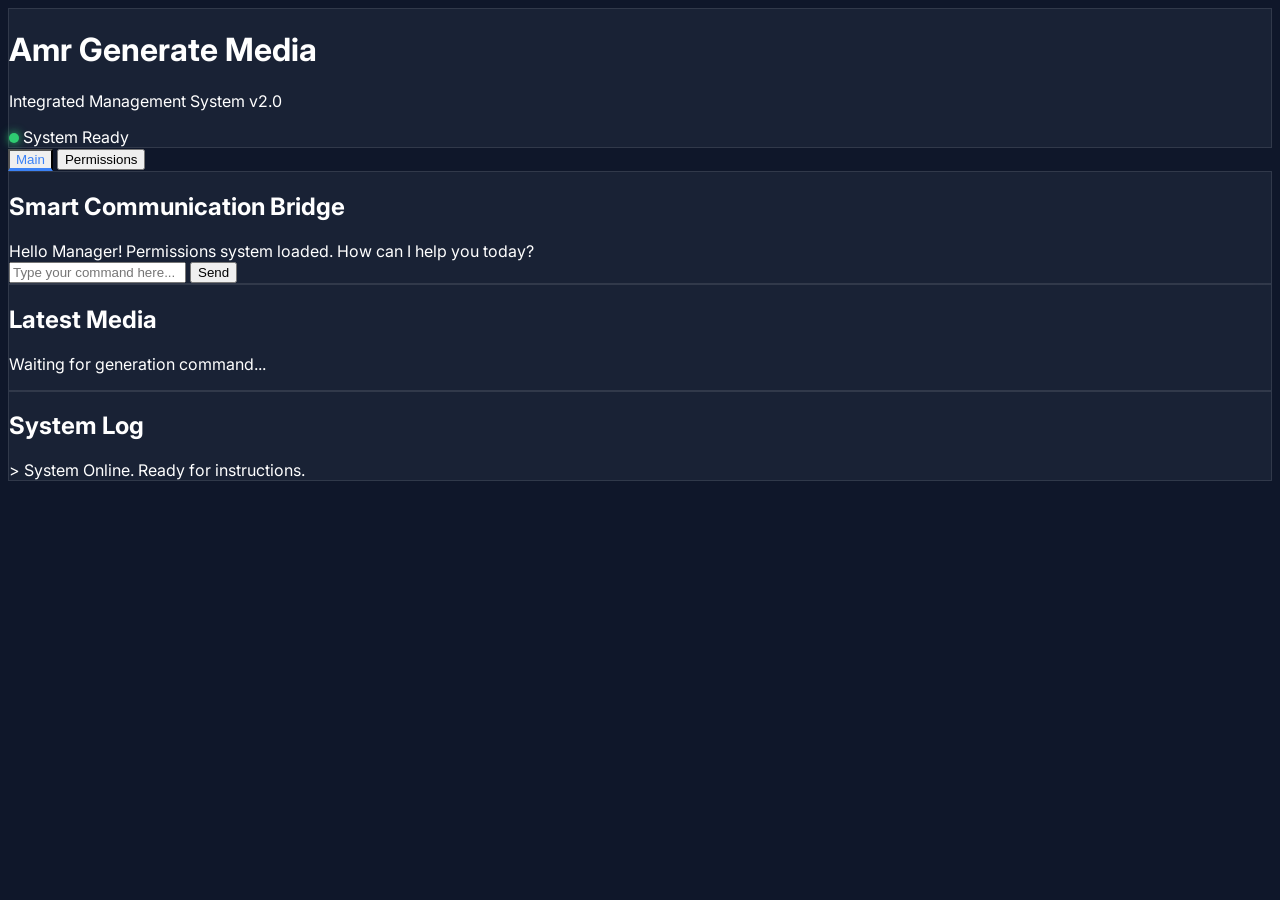
==== commit 3de48f2b: "Convert dashboard and control panel to English" ====
--- a/cloud_site/index.html
+++ b/cloud_site/index.html
@@ -1,13 +1,13 @@
 <!DOCTYPE html>
-<html lang="ar" dir="rtl">
+<html lang="en" dir="ltr">
 <head>
     <meta charset="UTF-8">
     <meta name="viewport" content="width=device-width, initial-scale=1.0">
     <title>Amr Generate Media | PRO Dashboard</title>
     <script src="https://cdn.tailwindcss.com"></script>
-    <link href="https://fonts.googleapis.com/css2?family=Tajawal:wght@400;700&display=swap" rel="stylesheet">
+    <link href="https://fonts.googleapis.com/css2?family=Inter:wght@400;700&display=swap" rel="stylesheet">
     <style>
-        body { font-family: 'Tajawal', sans-serif; background-color: #0f172a; color: white; }
+        body { font-family: 'Inter', sans-serif; background-color: #0f172a; color: white; }
         .glass { background: rgba(30, 41, 59, 0.7); backdrop-filter: blur(10px); border: 1px solid rgba(255,255,255,0.1); }
         .status-dot { height: 10px; width: 10px; border-radius: 50%; display: inline-block; }
         .online { background-color: #2ecc71; box-shadow: 0 0 10px #2ecc71; }
@@ -23,85 +23,85 @@
     <header class="max-w-6xl mx-auto flex justify-between items-center mb-6 p-6 glass rounded-2xl">
         <div>
             <h1 class="text-2xl font-bold text-blue-400">Amr Generate Media</h1>
-            <p class="text-sm text-gray-400">نظام الإدارة المتكامل v2.0</p>
+            <p class="text-sm text-gray-400">Integrated Management System v2.0</p>
         </div>
         <div class="flex items-center gap-3">
             <span id="global-status-dot" class="status-dot online"></span>
-            <span class="text-sm font-bold">النظام جاهز</span>
+            <span class="text-sm font-bold">System Ready</span>
         </div>
     </header>
 
     <nav class="max-w-6xl mx-auto flex gap-6 mb-6 border-b border-gray-800">
-        <button onclick="switchTab('main')" id="tab-main-btn" class="tab-btn active pb-2 px-4 font-bold transition-all">الرئيسية</button>
-        <button onclick="switchTab('perms')" id="tab-perms-btn" class="tab-btn pb-2 px-4 font-bold transition-all">الصلاحيات (1:15)</button>
+        <button onclick="switchTab('main')" id="tab-main-btn" class="tab-btn active pb-2 px-4 font-bold transition-all">Main</button>
+        <button onclick="switchTab('perms')" id="tab-perms-btn" class="tab-btn pb-2 px-4 font-bold transition-all">Permissions</button>
     </nav>
 
     <main class="max-w-6xl mx-auto grid grid-cols-1 lg:grid-cols-3 gap-6">
-        
+
         <div id="tab-main" class="lg:col-span-2 space-y-6">
             <div class="glass rounded-2xl p-6 h-[500px] flex flex-col">
-                <h2 class="text-lg font-bold mb-4">جسر التواصل الذكي</h2>
+                <h2 class="text-lg font-bold mb-4">Smart Communication Bridge</h2>
                 <div id="chat-display" class="flex-grow overflow-y-auto mb-4 space-y-3 p-2 text-sm custom-scroll">
                     <div class="bg-blue-900/20 p-3 rounded-xl border border-blue-500/20 text-blue-100">
-                        مرحباً يا مدير! تم تحميل نظام الصلاحيات. كيف يمكنني مساعدتك اليوم؟
+                        Hello Manager! Permissions system loaded. How can I help you today?
                     </div>
                 </div>
 
                 <div id="processing-bar" class="mb-4 hidden">
                     <div class="flex justify-between text-[10px] mb-1 text-blue-400">
-                        <span id="proc-text">جاري المعالجة...</span>
+                        <span id="proc-text">Processing...</span>
                         <span id="proc-percent">0%</span>
                     </div>
                     <div class="progress-container"><div id="proc-fill" class="progress-fill"></div></div>
                 </div>
 
                 <div class="flex gap-2">
-                    <input type="text" id="user-input" onkeypress="if(event.key==='Enter') sendBox()" placeholder="اكتب أمرك هنا..." class="flex-grow bg-slate-800 border border-gray-600 rounded-xl px-4 py-3 focus:border-blue-500 outline-none">
-                    <button onclick="sendBox()" class="bg-blue-600 hover:bg-blue-700 px-6 py-3 rounded-xl font-bold">إرسال</button>
+                    <input type="text" id="user-input" onkeypress="if(event.key==='Enter') sendBox()" placeholder="Type your command here..." class="flex-grow bg-slate-800 border border-gray-600 rounded-xl px-4 py-3 focus:border-blue-500 outline-none">
+                    <button onclick="sendBox()" class="bg-blue-600 hover:bg-blue-700 px-6 py-3 rounded-xl font-bold">Send</button>
                 </div>
             </div>
         </div>
 
         <div id="tab-perms" class="lg:col-span-2 space-y-6 hidden">
             <div class="glass rounded-2xl p-6 min-h-[500px]">
-                <h2 class="text-xl font-bold mb-6">🔐 إدارة صلاحيات الوصول</h2>
+                <h2 class="text-xl font-bold mb-6">Permission Management</h2>
                 <div class="bg-slate-800/30 rounded-xl overflow-hidden">
-                    <table class="w-full text-right">
+                    <table class="w-full text-left">
                         <thead class="bg-slate-800 text-gray-400 text-xs uppercase">
                             <tr>
                                 <th class="p-4">#</th>
-                                <th class="p-4">المنصة</th>
-                                <th class="p-4">الحالة</th>
-                                <th class="p-4 text-center">الإجراء</th>
+                                <th class="p-4">Platform</th>
+                                <th class="p-4">Status</th>
+                                <th class="p-4 text-center">Action</th>
                             </tr>
                         </thead>
                         <tbody id="platforms-table-body">
                             </tbody>
                     </table>
                 </div>
-                
+
                 <div class="mt-8 p-4 glass rounded-xl border-dashed border-2 border-gray-700">
-                    <h3 class="text-sm font-bold mb-4 text-blue-400">إضافة منصة جديدة للقائمة</h3>
+                    <h3 class="text-sm font-bold mb-4 text-blue-400">Add New Platform</h3>
                     <div class="flex gap-2">
-                        <input type="text" id="new-name" placeholder="مثلاً: فيسبوك" class="bg-slate-900 border border-gray-700 rounded-lg px-3 py-2 text-sm flex-grow">
-                        <input type="text" id="new-url" placeholder="رابط الدخول" class="bg-slate-900 border border-gray-700 rounded-lg px-3 py-2 text-sm flex-grow">
-                        <button onclick="addNewPlatform()" class="bg-green-600 hover:bg-green-700 px-6 py-2 rounded-lg font-bold">إضافة</button>
+                        <input type="text" id="new-name" placeholder="e.g., Facebook" class="bg-slate-900 border border-gray-700 rounded-lg px-3 py-2 text-sm flex-grow">
+                        <input type="text" id="new-url" placeholder="Login URL" class="bg-slate-900 border border-gray-700 rounded-lg px-3 py-2 text-sm flex-grow">
+                        <button onclick="addNewPlatform()" class="bg-green-600 hover:bg-green-700 px-6 py-2 rounded-lg font-bold">Add</button>
                     </div>
-                    <p class="text-sm mt-2 text-gray-400">تحتاج بريداً مؤقتاً؟ <a href="https://mtrust199-del.github.io/temp-mail/" target="_blank" class="text-blue-400 hover:underline">احصل على بريد مؤقت</a></p>
+                    <p class="text-sm mt-2 text-gray-400">Need a temporary email? <a href="temp-mail.html" target="_blank" class="text-blue-400 hover:underline">Get one here</a></p>
                 </div>
             </div>
         </div>
 
         <div class="space-y-6">
             <div class="glass rounded-2xl p-6">
-                <h2 class="text-lg font-bold mb-4">آخر الوسائط</h2>
+                <h2 class="text-lg font-bold mb-4">Latest Media</h2>
                 <div id="media-preview" class="aspect-square bg-slate-900 rounded-xl border-2 border-dashed border-gray-700 flex items-center justify-center overflow-hidden">
                     <img id="res-img" src="" class="hidden w-full h-full object-cover">
-                    <p id="res-empty" class="text-gray-600 text-xs">في انتظار أمر توليد...</p>
+                    <p id="res-empty" class="text-gray-600 text-xs">Waiting for generation command...</p>
                 </div>
             </div>
             <div class="glass rounded-2xl p-5 h-56 flex flex-col">
-                <h2 class="text-xs font-bold text-gray-500 uppercase mb-2">سجل النظام</h2>
+                <h2 class="text-xs font-bold text-gray-500 uppercase mb-2">System Log</h2>
                 <div id="log-box" class="flex-grow overflow-y-auto text-[10px] font-mono text-blue-300/60 space-y-1">
                     <div>> System Online. Ready for instructions.</div>
                 </div>
@@ -110,7 +110,6 @@
     </main>
 
     <script>
-        // تبديل التبويبات
         function switchTab(tab) {
             document.getElementById('tab-main').classList.toggle('hidden', tab !== 'main');
             document.getElementById('tab-perms').classList.toggle('hidden', tab !== 'perms');
@@ -119,14 +118,13 @@
             if(tab === 'perms') loadPlatforms();
         }
 
-        // إرسال الأوامر
         function sendBox() {
             const input = document.getElementById('user-input');
             const chat = document.getElementById('chat-display');
             if(!input.value) return;
 
-            chat.innerHTML += `<div class="bg-slate-800 p-3 rounded-xl text-left ml-12 italic text-gray-300">أنت: ${input.value}</div>`;
-            showProc(20, "جاري التحليل...");
+            chat.innerHTML += `<div class="bg-slate-800 p-3 rounded-xl text-left ml-12 italic text-gray-300">You: ${input.value}</div>`;
+            showProc(20, "Analyzing...");
 
             fetch('/process_command', {
                 method: 'POST',
@@ -136,7 +134,7 @@
             .then(res => res.json())
             .then(data => {
                 showProc(100, data.message);
-                chat.innerHTML += `<div class="bg-blue-900/30 p-3 rounded-xl border border-blue-500/30">المساعد: ${data.message}</div>`;
+                chat.innerHTML += `<div class="bg-blue-900/30 p-3 rounded-xl border border-blue-500/30">Assistant: ${data.message}</div>`;
                 if(data.image_url) {
                     document.getElementById('res-img').src = data.image_url;
                     document.getElementById('res-img').classList.remove('hidden');
@@ -148,9 +146,22 @@
             input.value = '';
         }
 
-        // تحميل المنصات
+        function showProc(pct, txt) {
+            const bar = document.getElementById('processing-bar');
+            bar.classList.remove('hidden');
+            document.getElementById('proc-fill').style.width = pct + '%';
+            document.getElementById('proc-percent').textContent = pct + '%';
+            document.getElementById('proc-text').textContent = txt;
+        }
+
+        function addLog(msg) {
+            const lb = document.getElementById('log-box');
+            lb.innerHTML += `<div>> ${msg}</div>`;
+            lb.scrollTop = lb.scrollHeight;
+        }
+
         function loadPlatforms() {
-            addLog("جاري تحديث قائمة الصلاحيات...");
+            addLog("Updating permissions list...");
             fetch('/get_platforms')
             .then(res => res.json())
             .then(data => {
@@ -163,12 +174,12 @@
                             <td class="p-4 text-gray-500">${id}</td>
                             <td class="p-4 font-bold">${p.name}</td>
                             <td class="p-4">
-                                <span class="status-dot ${p.connected ? 'online' : 'offline'} ml-2"></span>
-                                <span class="text-[10px]">${p.connected ? 'متصل' : 'غير متصل'}</span>
+                                <span class="status-dot ${p.connected ? 'online' : 'offline'} mr-2"></span>
+                                <span class="text-[10px]">${p.connected ? 'Connected' : 'Disconnected'}</span>
                             </td>
                             <td class="p-4 text-center">
                                 <button onclick="runLogin('${id}')" class="px-4 py-1 rounded-full text-[10px] font-bold ${p.connected ? 'bg-gray-700 text-gray-500 cursor-not-allowed' : 'bg-blue-600 hover:bg-blue-500 text-white shadow-lg'}" ${p.connected ? 'disabled' : ''}>
-                                    ${p.connected ? 'تم الاتصال' : 'تسجيل دخول'}
+                                    ${p.connected ? 'Connected' : 'Login'}
                                 </button>
                             </td>
                         </tr>`;
@@ -177,60 +188,24 @@
         }
 
         function runLogin(id) {
-            // Karena ai (id 5) opens browser directly
             if (id === "5") {
                 window.open('https://arena.ai/', '_blank');
-                showProc(100, "تم فتح متصفح أرينا");
-                // Mark as connected (simulated)
-                setTimeout(() => {
-                    // Update UI (optional)
-                    loadPlatforms();
-                }, 2000);
+                showProc(100, "Browser opened for Arena.ai");
+                setTimeout(() => { loadPlatforms(); }, 2000);
                 return;
             }
-            showProc(40, "جاري فتح المتصفح الآمن...");
+            showProc(40, "Opening secure browser...");
             fetch(`/login_platform/${id}`, {method: 'POST'})
             .then(res => res.json())
             .then(data => {
                 if(data.status === 'success') {
-                    showProc(100, "تم الحفظ بنجاح!");
+                    showProc(100, "Saved successfully!");
                     loadPlatforms();
                 } else {
-                    addLog("خطأ: " + data.message);
+                    addLog("Error: " + data.message);
                 }
             });
         }
-
-        function addNewPlatform() {
-            const name = document.getElementById('new-name').value;
-            const url = document.getElementById('new-url').value;
-            if(!name || !url) return alert("اكمل البيانات");
-
-            fetch('/add_platform', {
-                method: 'POST',
-                headers: {'Content-Type': 'application/json'},
-                body: JSON.stringify({name, url})
-            }).then(() => {
-                document.getElementById('new-name').value = '';
-                document.getElementById('new-url').value = '';
-                loadPlatforms();
-            });
-        }
-
-        function showProc(per, txt) {
-            const bar = document.getElementById('processing-bar');
-            bar.classList.remove('hidden');
-            document.getElementById('proc-fill').style.width = per + '%';
-            document.getElementById('proc-percent').innerText = per + '%';
-            document.getElementById('proc-text').innerText = txt;
-            addLog(txt);
-        }
-
-        function addLog(m) {
-            const lb = document.getElementById('log-box');
-            lb.innerHTML += `<div>> [${new Date().toLocaleTimeString()}] ${m}</div>`;
-            lb.scrollTop = lb.scrollHeight;
-        }
     </script>
 </body>
-</html>+</html>
